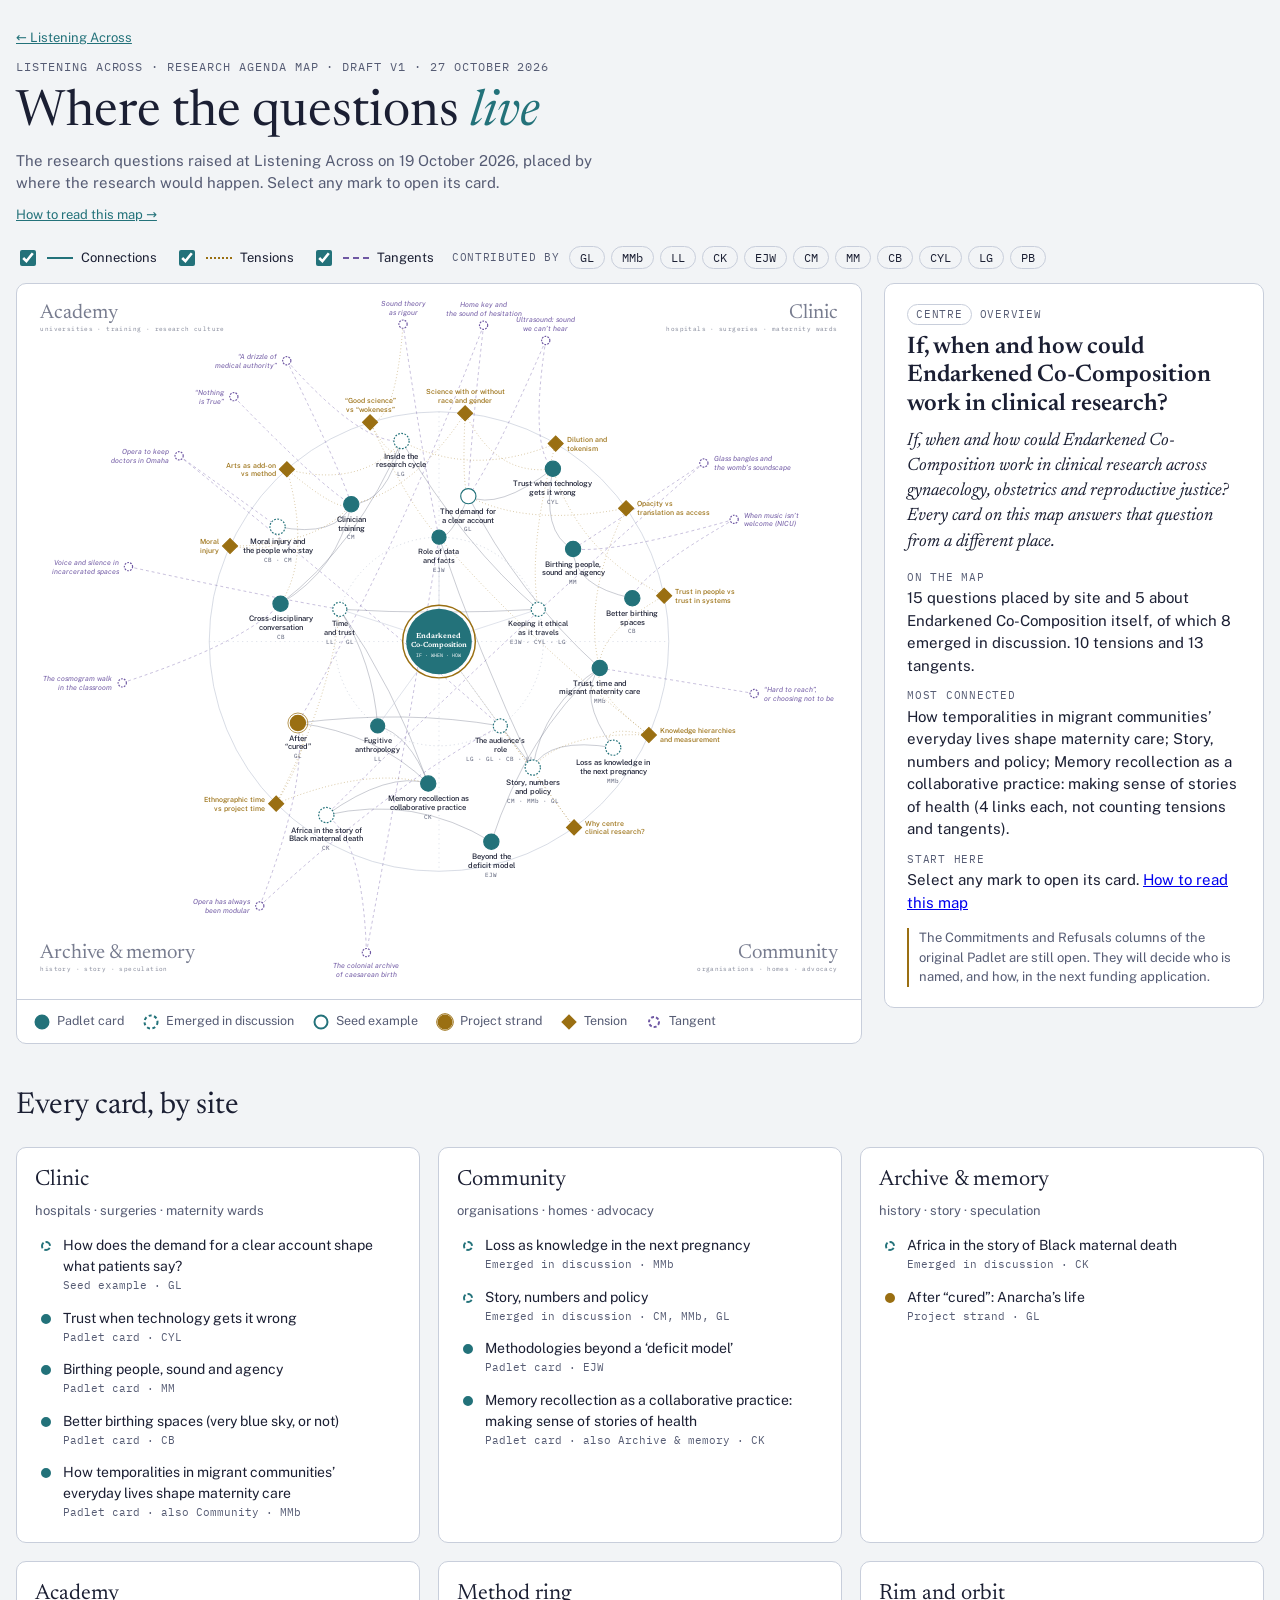
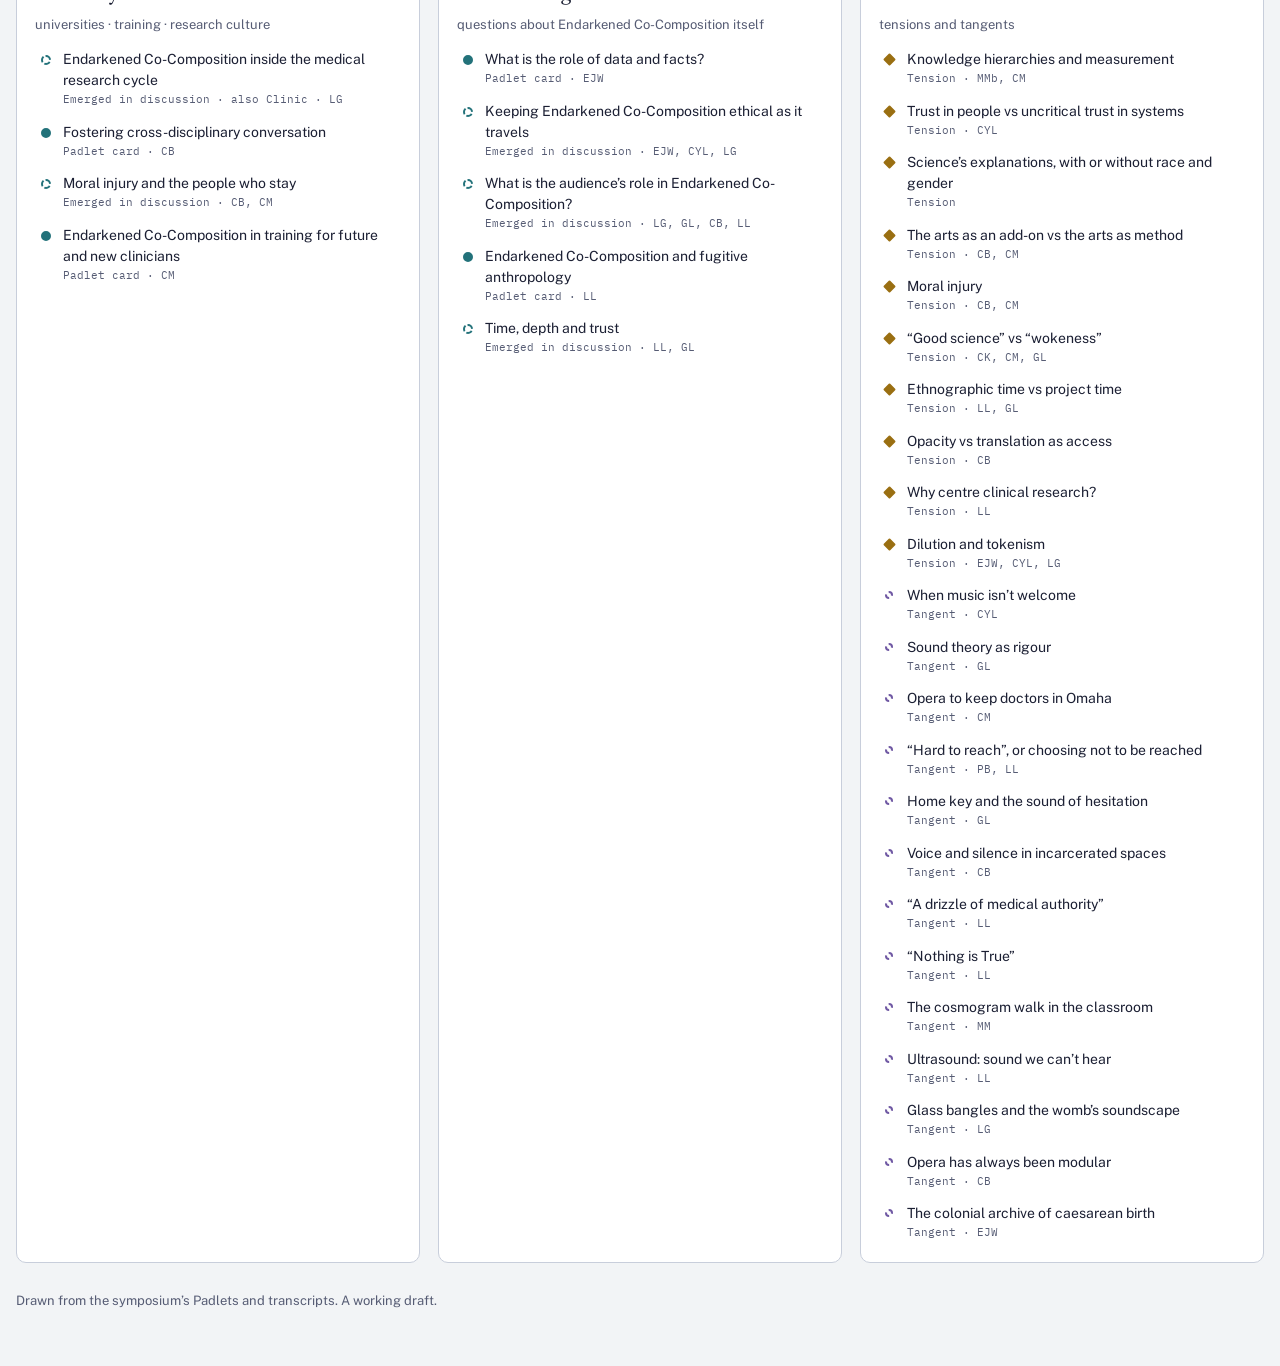
==== agenda-map/index.html @ d79322f2 "Agenda map: remove "Where it came from" from cards Co-Authored-By: Claude Opus 5.5 <noreply@anthropi" ====
<!doctype html>
<html lang="en-GB">
<head>
<meta charset="utf-8">
<meta name="viewport" content="width=device-width, initial-scale=1, viewport-fit=cover">
<title>Listening Across Agenda Map</title>
<meta name="claude:viewport-fit-sides" content="cover">
<!--
  LISTENING ACROSS: RESEARCH AGENDA MAP
  You should not need to edit this file. Everything on the map comes from four
  spreadsheets in the same folder:
    cards.csv     one row per question, tension or tangent
    links.csv     one row per line drawn between two cards
    people.csv    initials and full names of contributors
    settings.csv  the page heading, introduction, centre text and footer
  Positions are worked out automatically from each card's site and links.
  See "Updating the Agenda Map" (the Word guide) for step-by-step instructions.
-->
<link rel="preconnect" href="https://fonts.googleapis.com">
<link rel="stylesheet" href="https://fonts.googleapis.com/css2?family=Newsreader:ital,opsz,wght@0,6..72,400;0,6..72,600;1,6..72,400&family=Public+Sans:wght@400;500;600&family=IBM+Plex+Mono:wght@400;500&display=swap">
<style>
/* Layout: circle-and-cross field (after the symposium's cosmogram walk). EC at the centre, a method ring around it,
   four sites as quadrants, tensions on the rim, tangents in orbit. Detail panel beside on desktop, below on phones. */
:root{
  --bg:#171a2b; --surface:#1f2339; --surface-2:#262b45; --fg:#ece8dd; --muted:#a3a7bb; --line:#3b4162;
  --accent:#9fd3d0; --accent-ink:#0f2a2b; --gold:#dcb75e; --tangent:#b9a8de; --warn:#f0a07a;
  --display:"Newsreader", Georgia, "Times New Roman", serif;
  --body:"Public Sans", "Segoe UI", system-ui, sans-serif;
  --mono:"IBM Plex Mono", ui-monospace, Menlo, monospace;
  color-scheme:dark;
}
@media (prefers-color-scheme: light){ :root:not([data-theme="dark"]){
  --bg:#f2f4f6; --surface:#ffffff; --surface-2:#e9edf2; --fg:#1b1f33; --muted:#565c74; --line:#c8cedb;
  --accent:#23727a; --accent-ink:#ffffff; --gold:#9a6f12; --tangent:#6f58a3; --warn:#b3471b; color-scheme:light } }
:root[data-theme="light"]{
  --bg:#f2f4f6; --surface:#ffffff; --surface-2:#e9edf2; --fg:#1b1f33; --muted:#565c74; --line:#c8cedb;
  --accent:#23727a; --accent-ink:#ffffff; --gold:#9a6f12; --tangent:#6f58a3; --warn:#b3471b; color-scheme:light }

*{box-sizing:border-box}
html,body{margin:0}
body{background:var(--bg);color:var(--fg);font-family:var(--body);font-size:15px;line-height:1.5}
.wrap{max-width:1500px;margin:0 auto;padding-block:28px 56px;padding-left:max(16px, env(safe-area-inset-left, 0px));padding-right:max(16px, env(safe-area-inset-right, 0px))}
header{display:grid;gap:10px;max-width:880px;margin-bottom:22px}
.eyebrow{font-family:var(--mono);font-size:12px;letter-spacing:.08em;text-transform:uppercase;color:var(--muted)}
h1{font-family:var(--display);font-weight:400;font-size:clamp(30px,4.4vw,50px);line-height:1.08;margin:0;text-wrap:balance}
h1 em{color:var(--accent)}
header p{margin:0;color:var(--muted);max-width:68ch}
.jump{font-size:13px;color:var(--accent)}

.controls{display:flex;flex-wrap:wrap;gap:10px 18px;align-items:center;margin:8px 0 14px}
.toggle{display:inline-flex;gap:8px;align-items:center;font-size:13px;cursor:pointer;user-select:none}
.toggle input{accent-color:var(--accent);width:16px;height:16px}
.sw{display:inline-block;width:26px;height:0;border-top:2px solid var(--muted)}
.sw.t{border-top:2px dashed var(--tangent)} .sw.x{border-top:2px dotted var(--gold)} .sw.c{border-top:2px solid var(--accent)}
.people{display:flex;flex-wrap:wrap;gap:6px;align-items:center}
.people span.lbl{font-family:var(--mono);font-size:11px;letter-spacing:.06em;text-transform:uppercase;color:var(--muted);margin-right:4px}
.chip{font-family:var(--mono);font-size:12px;border:1px solid var(--line);background:transparent;color:var(--fg);border-radius:999px;padding:3px 10px;cursor:pointer}
.chip[aria-pressed="true"]{background:var(--accent);color:var(--accent-ink);border-color:var(--accent)}
.chip:focus-visible,.node:focus-visible,.li:focus-visible,button:focus-visible,summary:focus-visible{outline:2px solid var(--gold);outline-offset:2px}

.stage{display:grid;grid-template-columns:minmax(0,1fr) 380px;gap:22px;align-items:start}
@media (max-width:1080px){.stage{grid-template-columns:minmax(0,1fr)}}
.mapbox{background:var(--surface);border:1px solid var(--line);border-radius:10px;overflow-x:auto;min-width:0}
#map{display:block;width:100%;height:auto;min-width:640px}
.panel{background:var(--surface);border:1px solid var(--line);border-radius:10px;padding:20px 22px;position:sticky;top:calc(env(safe-area-inset-top, 0px) + 12px);max-height:calc(100vh - 24px);overflow:auto;min-width:0}
@media (max-width:1080px){.panel{position:static;max-height:none}}
.panel .kind{font-family:var(--mono);font-size:11px;letter-spacing:.07em;text-transform:uppercase;color:var(--muted);display:flex;gap:8px;flex-wrap:wrap;align-items:center}
.pill{border-radius:999px;padding:1px 8px;border:1px solid var(--line)}
.pill.em{border-style:dashed} .pill.x{color:var(--gold);border-color:var(--gold)} .pill.t{color:var(--tangent);border-color:var(--tangent)}
.panel h2{font-family:var(--display);font-weight:600;font-size:24px;line-height:1.2;margin:8px 0 10px;text-wrap:balance}
.panel .q{font-family:var(--display);font-style:italic;font-size:18px;line-height:1.4;margin:0 0 14px}
.panel dl{display:grid;gap:10px;margin:0 0 14px}
.panel dt{font-family:var(--mono);font-size:11px;letter-spacing:.07em;text-transform:uppercase;color:var(--muted)}
.panel dd{margin:2px 0 0;white-space:pre-line}
.panel .todo{color:var(--muted);font-style:italic}
.panel h3{font-family:var(--mono);font-size:11px;letter-spacing:.07em;text-transform:uppercase;color:var(--muted);margin:16px 0 6px;font-weight:500}
.links{display:grid;gap:6px;margin:0;padding:0;list-style:none}
.links button{all:unset;cursor:pointer;display:block;padding:6px 8px;border-radius:6px;background:var(--surface-2);font-size:14px}
.links button small{display:block;color:var(--muted);font-size:12px}
.links button:hover{outline:1px solid var(--accent)}
.note{font-size:13px;color:var(--muted);border-left:2px solid var(--gold);padding-left:10px;margin:12px 0 0}
.id{font-family:var(--mono);font-size:11px;color:var(--muted)}

/* svg */
.rim{fill:none;stroke:var(--line);stroke-width:1.2}
.cross{stroke:var(--line);stroke-width:1;stroke-dasharray:2 6}
.quad{font-family:var(--display);font-size:34px;fill:var(--muted);opacity:.8}
.quadsub{font-family:var(--mono);font-size:11px;fill:var(--muted);opacity:.75;letter-spacing:.06em}
.edge{fill:none;stroke-width:1.2;transition:opacity .2s,stroke .2s}
.edge.link{stroke:var(--muted);opacity:.45}
.edge.spoke{stroke:var(--line);opacity:.8}
.edge.tangent{stroke:var(--tangent);stroke-dasharray:5 5;opacity:.55}
.edge.tension{stroke:var(--gold);stroke-dasharray:1.5 4;opacity:.6}
.edge.hot{opacity:1;stroke-width:2.2}
.edge.link.hot,.edge.spoke.hot{stroke:var(--accent)}
.node{cursor:pointer;transition:opacity .2s}
.node .shape{stroke-width:2}
.n-padlet .shape{fill:var(--accent);stroke:var(--accent)}
.n-discussion .shape{fill:var(--surface);stroke:var(--accent);stroke-dasharray:3 2.5}
.n-seed .shape{fill:var(--surface);stroke:var(--accent)}
.n-project .shape{fill:var(--gold);stroke:var(--gold)}
.n-tangent .shape{fill:var(--surface);stroke:var(--tangent);stroke-dasharray:3 2}
.n-tension .shape{fill:var(--gold);stroke:var(--gold)}
.n-centre .shape{fill:var(--accent);stroke:none}
.halo{fill:none;stroke:var(--gold);stroke-width:2.5;opacity:0}
.node.sel .halo{opacity:1}
.label{font-family:var(--body);font-size:13px;fill:var(--fg);font-weight:500}
.ring .label{font-size:12.5px}
.n-tangent .label{font-size:12px;font-style:italic;fill:var(--tangent);font-weight:400}
.n-tension .label{font-size:12px;fill:var(--gold);font-weight:500}
.n-centre .label{font-family:var(--display);font-size:12.5px;fill:var(--accent-ink);font-weight:600}
.n-centre .sub{font-family:var(--mono);font-size:8.5px;fill:var(--accent-ink)}
.who{font-family:var(--mono);font-size:10.5px;fill:var(--muted)}
.dim{opacity:.16}
.edge.dim{opacity:.05}
.node.match .shape{stroke:var(--gold);stroke-width:3}

.legend{display:flex;flex-wrap:wrap;gap:8px 18px;font-size:12.5px;color:var(--muted);padding:12px 16px;border-top:1px solid var(--line)}
.legend svg{display:inline-block;vertical-align:middle;margin-right:6px}

/* reading guide */
.guide{margin-top:34px;display:grid;grid-template-columns:repeat(auto-fit,minmax(min(100%,420px),1fr));gap:18px}
.guide section{background:var(--surface);border:1px solid var(--line);border-radius:10px;padding:20px 22px;min-width:0}
.guide h2{font-family:var(--display);font-weight:400;font-size:26px;margin:0 0 10px}
.guide h3{font-size:15px;margin:16px 0 4px}
.guide p,.guide li{max-width:68ch}
.guide ul,.guide ol{padding-left:20px;margin:6px 0}
.guide li{margin:4px 0}
.key{display:grid;grid-template-columns:28px 1fr;gap:8px 10px;align-items:start;margin:8px 0}
.key svg{margin-top:2px}

/* list */
.index{margin-top:18px;display:grid;grid-template-columns:repeat(auto-fit,minmax(min(100%,300px),1fr));gap:18px}
.index section{background:var(--surface);border:1px solid var(--line);border-radius:10px;padding:16px 18px;min-width:0}
.index h2{font-family:var(--display);font-weight:400;font-size:22px;margin:0 0 4px}
.index p.sub{margin:0 0 10px;color:var(--muted);font-size:13px}
.index ul{list-style:none;margin:0;padding:0;display:grid;gap:4px}
.li{all:unset;cursor:pointer;display:grid;grid-template-columns:14px 1fr;gap:8px;align-items:start;padding:5px 6px;border-radius:6px;font-size:14px}
.li:hover{background:var(--surface-2)}
.li i{font-style:normal;font-family:var(--mono);font-size:11px;color:var(--muted);display:block}
.dot{width:10px;height:10px;border-radius:50%;margin-top:6px;border:2px solid var(--accent)}
.dot.padlet{background:var(--accent)} .dot.discussion{border-style:dashed} .dot.project{background:var(--gold);border-color:var(--gold)}
.dot.tangent{border-color:var(--tangent);border-style:dashed;width:8px;height:8px}
.dot.tension{background:var(--gold);border-color:var(--gold);border-radius:1px;transform:rotate(45deg);width:9px;height:9px}
.sectionhead{font-family:var(--display);font-weight:400;font-size:30px;margin:40px 0 0}

/* editor tools */
.editor{margin-top:34px;border:1px dashed var(--line);border-radius:10px;padding:14px 18px;font-size:14px}
.editor summary{cursor:pointer;font-family:var(--mono);font-size:12px;letter-spacing:.06em;text-transform:uppercase;color:var(--muted)}
.drop{margin-top:12px;border:2px dashed var(--line);border-radius:10px;padding:22px;text-align:center;color:var(--muted)}
.drop.over{border-color:var(--accent);color:var(--fg)}
.problems{margin-top:12px;color:var(--warn)}
.problems ul{margin:6px 0;padding-left:20px}
.status{background:var(--surface);border:1px solid var(--warn);border-radius:10px;padding:16px 18px;margin-bottom:18px}
.status[hidden]{display:none}
footer{margin-top:28px;color:var(--muted);font-size:13px;max-width:80ch}
@media (prefers-reduced-motion: reduce){.edge,.node{transition:none}}
</style>
</head>
<body>
<div class="wrap">
  <header>
    <a class="jump" href="../listening-across.html">← Listening Across</a>
    <div class="eyebrow" id="eyebrow">Listening Across · Research agenda map</div>
    <h1 id="title">Where the questions <em>live</em></h1>
    <p id="intro">Loading the map…</p>
    <a class="jump" href="how-to-read.html">How to read this map →</a>
  </header>

  <div class="status" id="status" hidden></div>

  <div class="controls" role="group" aria-label="Map layers and filters">
    <label class="toggle"><input type="checkbox" id="tg-link" checked><span class="sw c"></span>Connections</label>
    <label class="toggle"><input type="checkbox" id="tg-tension" checked><span class="sw x"></span>Tensions</label>
    <label class="toggle"><input type="checkbox" id="tg-tangent" checked><span class="sw t"></span>Tangents</label>
    <div class="people" id="people"><span class="lbl">Contributed by</span></div>
  </div>

  <div class="stage">
    <div class="mapbox">
      <svg id="map" viewBox="0 0 1440 1220" role="img" aria-label="Research agenda map: questions arranged around Endarkened Co-Composition by site"></svg>
      <div class="legend" id="legend"></div>
    </div>
    <aside class="panel" id="panel" aria-live="polite"></aside>
  </div>

  <h2 class="sectionhead">Every card, by site</h2>
  <div class="index" id="index"></div>

  <footer id="footer"></footer>

  <details class="editor" id="editor" hidden>
    <summary>For editors: preview changes before uploading</summary>
    <p>Edit the spreadsheets, save them as CSV (UTF-8), then drop <code>cards.csv</code>, <code>links.csv</code>, <code>people.csv</code> and/or <code>settings.csv</code> here. The map redraws from your files in this browser only. Nothing is uploaded or saved. Any problems in the files are listed below.</p>
    <div class="drop" id="drop">Drop CSV files here, or <label style="text-decoration:underline;cursor:pointer">choose files<input type="file" id="pick" accept=".csv,text/csv" multiple hidden></label></div>
    <div class="problems" id="problems"></div>
  </details>
</div>

<script>
/* ===================== data loading ===================== */
const FILES = ["cards", "links", "people", "settings"];
let DATA = {cards: [], links: [], people: [], settings: []};

function parseCSV(text) {
  text = text.replace(/^﻿/, "");
  const firstLine = text.split(/\r?\n/, 1)[0];
  const delim = (firstLine.split(";").length > firstLine.split(",").length) ? ";" : ",";
  const rows = []; let row = [], f = "", q = false;
  for (let i = 0; i < text.length; i++) {
    const c = text[i];
    if (q) { if (c === '"') { if (text[i + 1] === '"') { f += '"'; i++; } else q = false; } else f += c; }
    else if (c === '"') q = true;
    else if (c === delim) { row.push(f); f = ""; }
    else if (c === "\n") { row.push(f); rows.push(row); row = []; f = ""; }
    else if (c !== "\r") f += c;
  }
  if (f !== "" || row.length) { row.push(f); rows.push(row); }
  if (!rows.length) return [];
  const head = rows.shift().map(h => h.trim().toLowerCase().replace(/\s+/g, "_"));
  return rows.filter(r => r.some(x => x.trim() !== ""))
    .map(r => Object.fromEntries(head.map((h, i) => [h, (r[i] || "").trim()])));
}

async function loadFromServer() {
  const out = {};
  for (const name of FILES) {
    const res = await fetch(name + ".csv", {cache: "no-cache"});
    if (!res.ok) throw new Error(name + ".csv could not be loaded (" + res.status + ")");
    out[name] = parseCSV(await res.text());
  }
  return out;
}

/* ===================== model + layout ===================== */
const SITES = {
  clinic: {name: "Clinic", sub: "hospitals · surgeries · maternity wards", range: [-90, 0]},
  community: {name: "Community", sub: "organisations · homes · advocacy", range: [0, 90]},
  archive: {name: "Archive & memory", sub: "history · story · speculation", range: [90, 180]},
  academy: {name: "Academy", sub: "universities · training · research culture", range: [-180, -90]},
  method: {name: "Method ring", sub: "questions about Endarkened Co-Composition itself"}
};
const BOUNDARY = {"academy/clinic": -90, "clinic/community": 0, "community/archive": 90, "archive/academy": 180};
const TYPES = {
  padlet: "Padlet card", discussion: "Emerged in discussion", seed: "Seed example", project: "Project strand",
  tension: "Tension", tangent: "Tangent"
};
const FIELD_LABELS = [["where", "Where it would run"], ["ec_adds", "What Endarkened Co-Composition adds"], ["on_paper", "On paper"], ["with_whom", "With whom"], ["risks", "Risks"]];
const CX = 720, CY = 610, R_RING = 178, R_SITE = 300, R_RIM = 392, R_ORBIT = 545;
const SITE_ALIASES = {"archive & memory": "archive", "archive and memory": "archive", "memory": "archive", "university": "academy", "method ring": "method", "ec": "method"};

let N = [], E = [], byId = {}, PEOPLE = {}, SET = {}, problems = [];
const norm = a => ((a % 360) + 540) % 360 - 180;            // to [-180,180)
const rad = a => a * Math.PI / 180;

function siteOf(raw) {
  const parts = (raw || "").toLowerCase().split(/[\/+]| and (?=clinic|community|archive|academy)/).map(s => s.trim()).filter(Boolean).map(s => SITE_ALIASES[s] || s);
  if (!parts.length) return {key: "", list: []};
  for (const p of parts) if (!SITES[p]) problems.push(`Card site “${raw}” isn’t recognised. Use clinic, community, archive, academy or method (or two joined with /).`);
  if (parts.length === 1) return {key: parts[0], list: parts};
  const a = parts[0] + "/" + parts[1], b = parts[1] + "/" + parts[0];
  if (a in BOUNDARY) return {key: a, list: parts};
  if (b in BOUNDARY) return {key: b, list: parts};
  problems.push(`Sites “${raw}” aren’t neighbours on the map, so the card is placed in ${SITES[parts[0]] ? SITES[parts[0]].name : parts[0]}.`);
  return {key: parts[0], list: parts};
}

function wrapLabel(text, max = 24) {
  const words = text.split(/\s+/), lines = [""];
  for (const w of words) {
    if ((lines[lines.length - 1] + " " + w).trim().length > max && lines[lines.length - 1]) { if (lines.length === 2) { lines[1] += "…"; break; } lines.push(w); }
    else lines[lines.length - 1] = (lines[lines.length - 1] + " " + w).trim();
  }
  return lines;
}

function relax(items, minSep, obstacleSep) {
  if (items.length < 2) return;
  const movable = items.filter(n => !n.obstacle).length || 1;
  const sepAll = Math.min(minSep, 360 / movable * 0.95);
  const sepFor = (A, B) => (A.obstacle || B.obstacle) ? (obstacleSep || sepAll) : sepAll;
  for (let pass = 0; pass < 300; pass++) {
    items.sort((p, q) => p.a - q.a);
    let moved = false;
    for (let i = 0; i < items.length; i++) {
      const A = items[i], B = items[(i + 1) % items.length];
      let d = B.a - A.a; if (i === items.length - 1) d += 360;
      const sep = sepFor(A, B);
      if (d < sep - 0.01) {
        const push = sep - d;
        const pa = A.pinned || A.obstacle, pb = B.pinned || B.obstacle;
        if (pa && pb) continue;
        if (pa) B.a += push; else if (pb) A.a -= push;
        else if (!A.pinned) { A.a -= push / 2; B.a += push / 2; }
        moved = true;
      }
    }
    items.forEach(n => { if (!n.obstacle) n.a = norm(n.a); });
    if (!moved) break;
  }
}

function build(raw) {
  problems = [];
  SET = Object.fromEntries((raw.settings || []).map(r => [(r.setting || r.key || "").toLowerCase(), r.value || ""]));
  PEOPLE = Object.fromEntries((raw.people || []).filter(r => r.initials).map(r => [r.initials, r.name || r.initials]));
  N = [{id: "CENTRE", type: "centre", title: SET.centre_title || "Endarkened Co-Composition", question: SET.centre_question || "", who: [], a: 0, r: 0}];
  const seen = new Set(["CENTRE"]);
  (raw.cards || []).forEach((r, i) => {
    const id = r.id || ""; const rowNo = i + 2;
    if (!id) { problems.push(`cards.csv row ${rowNo} has no id, so it was skipped.`); return; }
    if (seen.has(id)) { problems.push(`The id “${id}” is used twice in cards.csv. Only the first was kept.`); return; }
    seen.add(id);
    const type = (r.type || "").toLowerCase();
    if (!TYPES[type]) problems.push(`Card ${id}: type “${r.type}” isn’t recognised. Use padlet, discussion, seed, project, tension or tangent.`);
    if (!r.title) problems.push(`Card ${id} has no title.`);
    const who = (r.contributors || "").split(/[;,]/).map(s => s.trim()).filter(Boolean);
    const n = {
      id, type: TYPES[type] ? type : "padlet", title: r.title || id, question: r.question || "",
      label: r.label ? r.label.split("/").map(s => s.trim()).filter(Boolean) : wrapLabel(r.title || id),
      who, fields: r, note: r.note || "", source: r.source || "",
      manualA: r.angle !== "" && r.angle !== undefined && !isNaN(+r.angle) ? +r.angle : null,
      manualR: r.radius !== "" && r.radius !== undefined && !isNaN(+r.radius) ? +r.radius : null
    };
    if (n.type !== "tension" && n.type !== "tangent") {
      const s = siteOf(r.site); n.site = s.key; n.sites = s.list;
      if (!s.key) { problems.push(`Card ${id} has no site, so it was placed in the method ring.`); n.site = "method"; n.sites = ["method"]; }
    }
    N.push(n);
  });
  byId = Object.fromEntries(N.map(n => [n.id, n]));
  N.forEach(n => n.who.forEach(w => { if (!PEOPLE[w]) problems.push(`Card ${n.id}: contributor “${w}” isn’t in people.csv.`); }));

  E = [];
  (raw.links || []).forEach((r, i) => {
    const a = (r.from || "").trim(), b = (r.to || "").trim();
    if (!a && !b) return;
    if (!byId[a] || !byId[b]) { problems.push(`links.csv row ${i + 2} (${a} → ${b}) refers to a card that doesn’t exist.`); return; }
    E.push({a, b, why: r.why || ""});
  });
  // automatic spokes from centre to the method ring
  N.filter(n => n.site === "method").forEach(n => { if (!E.some(e => (e.a === "CENTRE" && e.b === n.id) || (e.b === "CENTRE" && e.a === n.id))) E.push({a: "CENTRE", b: n.id, why: "", auto: true}); });

  layout();
}

function layout() {
  // 1. method ring: evenly spaced from the top
  const ring = N.filter(n => n.site === "method");
  ring.forEach((n, i) => { n.a = n.manualA ?? (-90 + i * 360 / ring.length); n.r = n.manualR ?? R_RING; });

  // 2. site cards: spread inside their quarter; boundary cards on the line
  const siteCards = N.filter(n => n.site && n.site !== "method");
  const groups = {};
  siteCards.forEach(n => (groups[n.site] = groups[n.site] || []).push(n));
  for (const [k, list] of Object.entries(groups)) {
    if (k in BOUNDARY) list.forEach((n, i) => n.a = BOUNDARY[k] + (i - (list.length - 1) / 2) * 10);
    else { const [s, e] = SITES[k].range; list.forEach((n, i) => n.a = s + (i + 1) * (e - s) / (list.length + 1)); }
  }
  siteCards.forEach(n => { if (n.manualA !== null) { n.a = n.manualA; n.pinned = true; } });
  relax(siteCards, 22);
  siteCards.sort((p, q) => p.a - q.a).forEach((n, i) => n.r = n.manualR ?? (R_SITE + (i % 2 ? 38 : -22)));

  // 3. tensions and tangents: drawn toward the cards they link to
  const anchorAngle = n => {
    // links in links.csv order; cards placed by site count more than inner-ring cards
    const others = E.filter(e => e.a === n.id || e.b === n.id).map(e => byId[e.a === n.id ? e.b : e.a])
      .filter(o => o && o.a !== undefined && o.type !== "centre" && o.type !== n.type);
    if (!others.length) return null;
    let sx = 0, sy = 0, w = 0;
    others.forEach(o => { const k = o.site === "method" ? 0.4 : 1; sx += k * Math.cos(rad(o.a)); sy += k * Math.sin(rad(o.a)); w += k; });
    // if the linked cards pull in opposite directions, the first link listed decides
    if (Math.hypot(sx, sy) / w < 0.55) { const first = others.find(o => o.site !== "method") || others[0]; return first.a; }
    return Math.atan2(sy, sx) * 180 / Math.PI;
  };
  for (const [type, r, sep] of [["tension", R_RIM, 24], ["tangent", R_ORBIT, 21]]) {
    const list = N.filter(n => n.type === type);
    list.forEach((n, i) => {
      const a = anchorAngle(n);
      n.a = n.manualA ?? (a === null ? -90 + i * 360 / list.length : a);
      n.pinned = n.manualA !== null; n.r = n.manualR ?? r;
    });
    const obstacles = type === "tangent" ? N.filter(t => t.type === "tension").map(t => ({a: t.a, obstacle: true})) : [];
    relax(list.concat(obstacles), sep, 11);
  }
  const place = n => { n.x = CX + n.r * Math.cos(rad(n.a)); n.y = CY + n.r * Math.sin(rad(n.a)); };
  N.forEach(place);
  declutter(siteCards, place);
}

// nudge site cards apart until their labels no longer overlap
function declutter(list, place) {
  const box = n => {
    const w = Math.max(...n.label.map(l => l.length)) * 7.4 + 10, h = n.label.length * 15 + (n.who.length ? 16 : 0);
    return {x1: n.x - w / 2, x2: n.x + w / 2, y1: n.y - 16, y2: n.y + 22 + h};
  };
  const hit = (p, q) => p.x1 < q.x2 && q.x1 < p.x2 && p.y1 < q.y2 && q.y1 < p.y2;
  for (let pass = 0; pass < 120; pass++) {
    let moved = false;
    for (let i = 0; i < list.length; i++) for (let j = i + 1; j < list.length; j++) {
      const A = list[i], B = list[j];
      if (!hit(box(A), box(B))) continue;
      moved = true;
      const [outer, inner] = A.r >= B.r ? [A, B] : [B, A];
      let changed = false;
      if (outer.manualR === null && outer.r < 352) { outer.r += 5; changed = true; }
      if (inner.manualR === null && inner.r > 246) { inner.r -= 5; changed = true; }
      if (!changed) {
        const d = norm(B.a - A.a) >= 0 ? 1 : -1;
        if (!A.pinned) A.a -= d * 1.5; if (!B.pinned) B.a += d * 1.5;
      }
      place(A); place(B);
    }
    if (!moved) break;
  }
}

/* ===================== drawing ===================== */
const NS = "http://www.w3.org/2000/svg";
const svg = document.getElementById("map");
const el = (tag, attrs = {}, parent) => { const e = document.createElementNS(NS, tag); for (const k in attrs) e.setAttribute(k, attrs[k]); if (parent) parent.appendChild(e); return e; };
const esc = s => String(s ?? "").replace(/[&<>"]/g, c => ({"&": "&amp;", "<": "&lt;", ">": "&gt;", '"': "&quot;"}[c]));
const inlineEm = s => esc(s).replace(/\*([^*]+)\*/g, "<em>$1</em>");
let edgeEls = [], nodeEls = {}, current = "CENTRE", personFilter = null;
const layers = {link: true, tension: true, tangent: true};
const edgeType = (A, B) => (A.type === "tension" || B.type === "tension") ? "tension"
  : (A.type === "tangent" || B.type === "tangent") ? "tangent" : (A.type === "centre" || B.type === "centre") ? "spoke" : "link";

function shapeFor(g, n, size) {
  if (n.type === "tension") {
    el("rect", {x: n.x - size - 4, y: n.y - size - 4, width: (size + 4) * 2, height: (size + 4) * 2, transform: `rotate(45 ${n.x} ${n.y})`, class: "halo"}, g);
    el("rect", {x: n.x - size, y: n.y - size, width: size * 2, height: size * 2, transform: `rotate(45 ${n.x} ${n.y})`, class: "shape"}, g);
  } else {
    el("circle", {cx: n.x, cy: n.y, r: size + 6, class: "halo"}, g);
    el("circle", {cx: n.x, cy: n.y, r: size, class: "shape"}, g);
    if (n.type === "project") el("circle", {cx: n.x, cy: n.y, r: size + 4, fill: "none", stroke: "var(--gold)", "stroke-width": 1.2}, g);
  }
}

function draw() {
  svg.innerHTML = ""; edgeEls = []; nodeEls = {};
  const field = el("g", {}, svg);
  el("circle", {cx: CX, cy: CY, r: R_RIM, class: "rim"}, field);
  el("circle", {cx: CX, cy: CY, r: R_RING, class: "rim", "stroke-dasharray": "2 5"}, field);
  el("line", {x1: CX, y1: CY - R_RIM, x2: CX, y2: CY + R_RIM, class: "cross"}, field);
  el("line", {x1: CX - R_RIM, y1: CY, x2: CX + R_RIM, y2: CY, class: "cross"}, field);
  [["academy", 40, 58, "start"], ["clinic", 1400, 58, "end"], ["archive", 40, 1150, "start"], ["community", 1400, 1150, "end"]].forEach(([k, x, y, anc]) => {
    el("text", {x, y, "text-anchor": anc, class: "quad"}, field).textContent = SITES[k].name;
    el("text", {x, y: y + 22, "text-anchor": anc, class: "quadsub"}, field).textContent = SITES[k].sub;
  });

  const ge = el("g", {}, svg);
  E.forEach(e => {
    const A = byId[e.a], B = byId[e.b], type = edgeType(A, B);
    const mx = (A.x + B.x) / 2, my = (A.y + B.y) / 2, k = type === "spoke" ? 0 : 0.18;
    const p = el("path", {d: `M${A.x},${A.y} Q${mx + (CX - mx) * k},${my + (CY - my) * k} ${B.x},${B.y}`, class: `edge ${type}`}, ge);
    edgeEls.push({...e, type, p});
  });

  const gn = el("g", {}, svg);
  N.forEach(n => {
    const g = el("g", {class: `node n-${n.type}${n.site === "method" ? " ring" : ""}`, tabindex: 0, role: "button", "aria-label": n.title}, gn);
    if (n.type === "centre") {
      el("circle", {cx: n.x, cy: n.y, r: 62, class: "halo"}, g);
      el("circle", {cx: n.x, cy: n.y, r: 56, class: "shape"}, g);
      el("text", {x: n.x, y: n.y - 6, "text-anchor": "middle", class: "label"}, g).textContent = "Endarkened";
      el("text", {x: n.x, y: n.y + 9, "text-anchor": "middle", class: "label"}, g).textContent = "Co-Composition";
      el("text", {x: n.x, y: n.y + 26, "text-anchor": "middle", class: "sub"}, g).textContent = "IF · WHEN · HOW";
    } else {
      const size = n.type === "tangent" ? 7 : n.type === "tension" ? 9 : n.site === "method" ? 12 : 13;
      shapeFor(g, n, size);
      let lx = n.x, ly = n.y + size + 17, anchor = "middle";
      if (n.type === "tangent" || n.type === "tension") {
        const c = Math.cos(rad(n.a)), s = Math.sin(rad(n.a)), off = size + 10;
        if (c > 0.35) { anchor = "start"; lx = n.x + off; ly = n.y - (n.label.length - 1) * 7 + 4; }
        else if (c < -0.35) { anchor = "end"; lx = n.x - off; ly = n.y - (n.label.length - 1) * 7 + 4; }
        else ly = s < 0 ? n.y - off - (n.label.length - 1) * 14 : n.y + off + 10;
      }
      const t = el("text", {x: lx, y: ly, "text-anchor": anchor, class: "label"}, g);
      n.label.forEach((line, i) => { el("tspan", {x: lx, dy: i ? 15 : 0}, t).textContent = line; });
      if (n.type !== "tangent" && n.type !== "tension" && n.who.length)
        el("text", {x: lx, y: ly + n.label.length * 15, "text-anchor": anchor, class: "who"}, g).textContent = n.who.join(" · ");
    }
    nodeEls[n.id] = g;
    g.addEventListener("click", () => select(n.id, true));
    g.addEventListener("keydown", ev => { if (ev.key === "Enter" || ev.key === " ") { ev.preventDefault(); select(n.id, true); } });
    g.addEventListener("mouseenter", () => focusOn(n.id));
    g.addEventListener("mouseleave", () => focusOn(current));
  });
  applyLayers(); applyPerson();
}

function legendSwatch(type, ring) {
  const s = document.createElementNS(NS, "svg"); s.setAttribute("width", 18); s.setAttribute("height", 18); s.setAttribute("viewBox", "0 0 18 18");
  const g = el("g", {class: `n-${type}`}, s);
  if (type === "tension") el("rect", {x: 4, y: 4, width: 10, height: 10, transform: "rotate(45 9 9)", class: "shape"}, g);
  else el("circle", {cx: 9, cy: 9, r: type === "tangent" ? 5 : 6.5, class: "shape", "stroke-width": 2}, g);
  if (type === "project") el("circle", {cx: 9, cy: 9, r: 8.3, fill: "none", stroke: "var(--gold)", "stroke-width": 1}, g);
  return s;
}
const KEY = [
  ["padlet", "Padlet card", "A question posted by a participant on the research-agenda Padlet."],
  ["discussion", "Emerged in discussion", "A question raised aloud on the day and worded from the transcript. Provisional until its contributors confirm it."],
  ["seed", "Seed example", "The worked example used to show how a card is filled in. Open to correction."],
  ["project", "Project strand", "A question already being pursued within CURED."],
  ["tension", "Tension", "A disagreement, uncertainty or pressure on the method. Sits on the rim."],
  ["tangent", "Tangent", "An idea, history or practice worth keeping that isn’t itself a research question. Orbits outside."]
];
function drawLegend() {
  const lg = document.getElementById("legend"); lg.innerHTML = "";
  const gk = document.getElementById("guide-key"); if (gk) gk.innerHTML = "";
  KEY.forEach(([t, name, desc]) => {
    const span = document.createElement("span"); span.appendChild(legendSwatch(t)); span.appendChild(document.createTextNode(name)); lg.appendChild(span);
    const row = document.createElement("div"); row.className = "key";
    const sw = document.createElement("div"); sw.appendChild(legendSwatch(t));
    const tx = document.createElement("div"); tx.innerHTML = `<strong>${esc(name)}.</strong> ${esc(desc)}`;
    row.append(sw, tx); if (gk) gk.appendChild(row);
  });
  const ringRow = document.createElement("div"); ringRow.className = "key";
  ringRow.innerHTML = `<div></div><div><strong>Smaller marks on the inner ring</strong> are questions about Endarkened Co-Composition itself. They use the same fills as above.</div>`;
  if (gk) gk.appendChild(ringRow);
}

function drawPeople() {
  const box = document.getElementById("people");
  box.querySelectorAll(".chip").forEach(c => c.remove());
  Object.entries(PEOPLE).forEach(([k, name]) => {
    const b = document.createElement("button"); b.className = "chip"; b.textContent = k; b.title = name; b.setAttribute("aria-label", name);
    b.setAttribute("aria-pressed", String(personFilter === k));
    b.addEventListener("click", () => {
      personFilter = personFilter === k ? null : k;
      box.querySelectorAll(".chip").forEach(c => c.setAttribute("aria-pressed", String(c.textContent === personFilter)));
      applyPerson();
    });
    box.appendChild(b);
  });
}
function applyPerson() { N.forEach(n => nodeEls[n.id] && nodeEls[n.id].classList.toggle("match", !!personFilter && n.who.includes(personFilter))); focusOn(current); }
function applyLayers() {
  edgeEls.forEach(e => e.p.style.display = (e.type === "spoke" ? layers.link : layers[e.type]) ? "" : "none");
  N.forEach(n => { if (n.type === "tangent" || n.type === "tension") nodeEls[n.id].style.display = layers[n.type] ? "" : "none"; });
}
[["tg-link", "link"], ["tg-tension", "tension"], ["tg-tangent", "tangent"]].forEach(([id, k]) =>
  document.getElementById(id).addEventListener("change", e => { layers[k] = e.target.checked; applyLayers(); }));

const neighbours = id => edgeEls.filter(e => e.a === id || e.b === id);
function focusOn(id) {
  if (!byId[id]) id = "CENTRE";
  const keep = new Set([id]); neighbours(id).forEach(e => { keep.add(e.a); keep.add(e.b); });
  const dimOthers = id !== "CENTRE";
  N.forEach(n => {
    const byPerson = personFilter && !n.who.includes(personFilter);
    nodeEls[n.id] && nodeEls[n.id].classList.toggle("dim", !keep.has(n.id) && (dimOthers || !!byPerson));
  });
  edgeEls.forEach(e => { const hot = e.a === id || e.b === id; e.p.classList.toggle("hot", hot && dimOthers); e.p.classList.toggle("dim", dimOthers && !hot); });
}

const panel = document.getElementById("panel");
function siteName(n) {
  if (n.type === "tension") return "Rim"; if (n.type === "tangent") return "Orbit";
  return (n.sites || []).map(s => SITES[s] ? SITES[s].name : s).join(" / ");
}
function select(id, scroll) {
  if (!byId[id]) id = "CENTRE";
  current = id;
  N.forEach(n => nodeEls[n.id] && nodeEls[n.id].classList.toggle("sel", n.id === id));
  focusOn(id);
  const n = byId[id];
  if (id === "CENTRE") { panel.innerHTML = overview(); bindPanel(); return; }
  const pill = n.type === "discussion" ? "pill em" : n.type === "tension" ? "pill x" : n.type === "tangent" ? "pill t" : "pill";
  let h = `<div class="kind"><span class="${pill}">${TYPES[n.type]}</span><span>${esc(siteName(n))}</span><span class="id">${esc(n.id)}</span></div>`;
  h += `<h2>${esc(n.title)}</h2>`;
  if (n.question) h += `<p class="q">${esc(n.question)}</p>`;
  let dl = "";
  FIELD_LABELS.forEach(([k, label]) => { if (n.fields[k]) dl += `<div><dt>${label}</dt><dd>${esc(n.fields[k])}</dd></div>`; });
  (n.fields.more || "").split(/\n+/).map(s => s.trim()).filter(Boolean).forEach(line => {
    const m = line.match(/^([^:]{2,40}):\s*(.+)$/);
    dl += m ? `<div><dt>${esc(m[1])}</dt><dd>${esc(m[2])}</dd></div>` : `<div><dd>${esc(line)}</dd></div>`;
  });
  if (dl) h += `<dl>${dl}</dl>`;
  if (n.type !== "tension" && n.type !== "tangent" && n.type !== "project") {
    const missing = FIELD_LABELS.filter(([k]) => !n.fields[k]).map(([, l]) => l.toLowerCase());
    if (missing.length) h += `<p class="todo">Still to develop: ${esc(missing.join(", "))}.</p>`;
  }
  if (n.who.length) h += `<h3>Contributed by</h3><div>${n.who.map(w => esc(PEOPLE[w] || w)).join(", ")}</div>`;
  if (n.note) h += `<p class="note">${esc(n.note)}</p>`;
  const nb = neighbours(id);
  if (nb.length) {
    h += `<h3>Connected to</h3><ul class="links">`;
    nb.forEach(e => { const o = byId[e.a === id ? e.b : e.a];
      h += `<li><button data-go="${esc(o.id)}">${esc(o.title)}<small>${esc(e.why || (o.type === "centre" ? "The centre" : TYPES[o.type]))}</small></button></li>`; });
    h += `</ul>`;
  }
  panel.innerHTML = h; bindPanel();
  if (scroll && window.matchMedia("(max-width:1080px)").matches) panel.scrollIntoView({behavior: "smooth", block: "start"});
}
function bindPanel() { panel.querySelectorAll("[data-go]").forEach(b => b.addEventListener("click", () => select(b.dataset.go, true))); }
function overview() {
  const deg = {}; edgeEls.forEach(e => { if (e.type === "link") { deg[e.a] = (deg[e.a] || 0) + 1; deg[e.b] = (deg[e.b] || 0) + 1; } });
  const ranked = Object.entries(deg).sort((x, y) => y[1] - x[1]);
  const count = f => N.filter(f).length;
  const placed = count(n => n.site && n.site !== "method"), ring = count(n => n.site === "method");
  let most = "";
  if (ranked.length) { const top = ranked[0][1]; most = `<div><dt>Most connected</dt><dd>${ranked.filter(r => r[1] === top).map(r => esc(byId[r[0]].title)).join("; ")} (${top} links each, not counting tensions and tangents).</dd></div>`; }
  return `<div class="kind"><span class="pill">Centre</span><span>Overview</span></div>
  <h2>${esc(SET.centre_title || "Endarkened Co-Composition")}</h2>
  ${SET.centre_question ? `<p class="q">${esc(SET.centre_question)}</p>` : ""}
  <dl>
   <div><dt>On the map</dt><dd>${placed} questions placed by site and ${ring} about Endarkened Co-Composition itself, of which ${count(n => n.type === "discussion")} emerged in discussion. ${count(n => n.type === "tension")} tensions and ${count(n => n.type === "tangent")} tangents.</dd></div>
   ${most}
   <div><dt>Start here</dt><dd>Select any mark to open its card. <a href="how-to-read.html">How to read this map</a></dd></div>
  </dl>
  ${SET.centre_note ? `<p class="note">${esc(SET.centre_note)}</p>` : ""}`;
}

function drawIndex() {
  const idx = document.getElementById("index"); idx.innerHTML = "";
  const groups = [["clinic", n => n.sites && n.sites[0] === "clinic"], ["community", n => n.sites && n.sites[0] === "community"],
    ["archive", n => n.sites && n.sites[0] === "archive"], ["academy", n => n.sites && n.sites[0] === "academy"],
    ["method", n => n.site === "method"], ["rim", n => n.type === "tension" || n.type === "tangent"]];
  groups.forEach(([g, f]) => {
    const items = N.filter(f); if (!items.length) return;
    const sec = document.createElement("section");
    const head = g === "rim" ? {name: "Rim and orbit", sub: "tensions and tangents"} : SITES[g];
    sec.innerHTML = `<h2>${esc(head.name)}</h2><p class="sub">${esc(head.sub)}</p>`;
    const ul = document.createElement("ul");
    items.forEach(n => {
      const li = document.createElement("li"), b = document.createElement("button"); b.className = "li";
      const also = n.sites && n.sites.length > 1 ? " · also " + n.sites.slice(1).map(s => SITES[s] ? SITES[s].name : s).join(", ") : "";
      b.innerHTML = `<span class="dot ${n.type === "seed" ? "discussion" : n.type}"></span><span>${esc(n.title)}<i>${TYPES[n.type]}${also}${n.who.length ? " · " + esc(n.who.join(", ")) : ""}</i></span>`;
      b.addEventListener("click", () => { select(n.id); document.querySelector(".stage").scrollIntoView({behavior: "smooth", block: "start"}); });
      li.appendChild(b); ul.appendChild(li);
    });
    sec.appendChild(ul); idx.appendChild(sec);
  });
}

function renderAll(raw) {
  build(raw);
  document.getElementById("eyebrow").textContent = SET.eyebrow || "Listening Across · Research agenda map";
  if (SET.title) document.getElementById("title").innerHTML = inlineEm(SET.title);
  document.getElementById("intro").textContent = SET.intro || "";
  document.getElementById("footer").textContent = SET.footer || "";
  document.getElementById("editor").hidden = !/^(yes|true|on|1)$/i.test(SET.show_editor_tools || "");
  draw(); drawLegend(); drawPeople(); drawIndex();
  select(byId[current] ? current : "CENTRE");
  const pb = document.getElementById("problems");
  pb.innerHTML = problems.length ? `<strong>${problems.length} thing${problems.length > 1 ? "s" : ""} to check in the files:</strong><ul>${problems.map(p => `<li>${esc(p)}</li>`).join("")}</ul>` : "";
  if (problems.length && SET.show_editor_tools && /^(yes|true|on|1)$/i.test(SET.show_editor_tools)) document.getElementById("editor").open = true;
}

/* ===================== editor preview (local only) ===================== */
async function readDropped(files) {
  const next = {...DATA};
  for (const f of files) {
    const name = f.name.toLowerCase().replace(/\.csv$/, "").replace(/[^a-z]/g, "");
    const key = FILES.find(k => name.startsWith(k));
    if (key) next[key] = parseCSV(await f.text());
  }
  DATA = next; renderAll(DATA);
  document.getElementById("status").hidden = true;
}
const drop = document.getElementById("drop");
["dragenter", "dragover"].forEach(t => drop.addEventListener(t, e => { e.preventDefault(); drop.classList.add("over"); }));
["dragleave", "drop"].forEach(t => drop.addEventListener(t, e => { e.preventDefault(); drop.classList.remove("over"); }));
drop.addEventListener("drop", e => readDropped([...e.dataTransfer.files]));
document.getElementById("pick").addEventListener("change", e => readDropped([...e.target.files]));

loadFromServer().then(d => { DATA = d; renderAll(DATA); }).catch(err => {
  const st = document.getElementById("status"); st.hidden = false;
  st.innerHTML = `<strong>The map’s data files couldn’t be loaded.</strong> ${esc(err.message)}. If you opened this page straight from your computer, browsers block it from reading the CSV files beside it. Upload the folder to your website, or drop the four CSV files into the box at the bottom of the page to preview the map here.`;
  document.getElementById("intro").textContent = "";
  document.getElementById("editor").hidden = false; document.getElementById("editor").open = true;
  drawLegend();
});
</script>
</body>
</html>
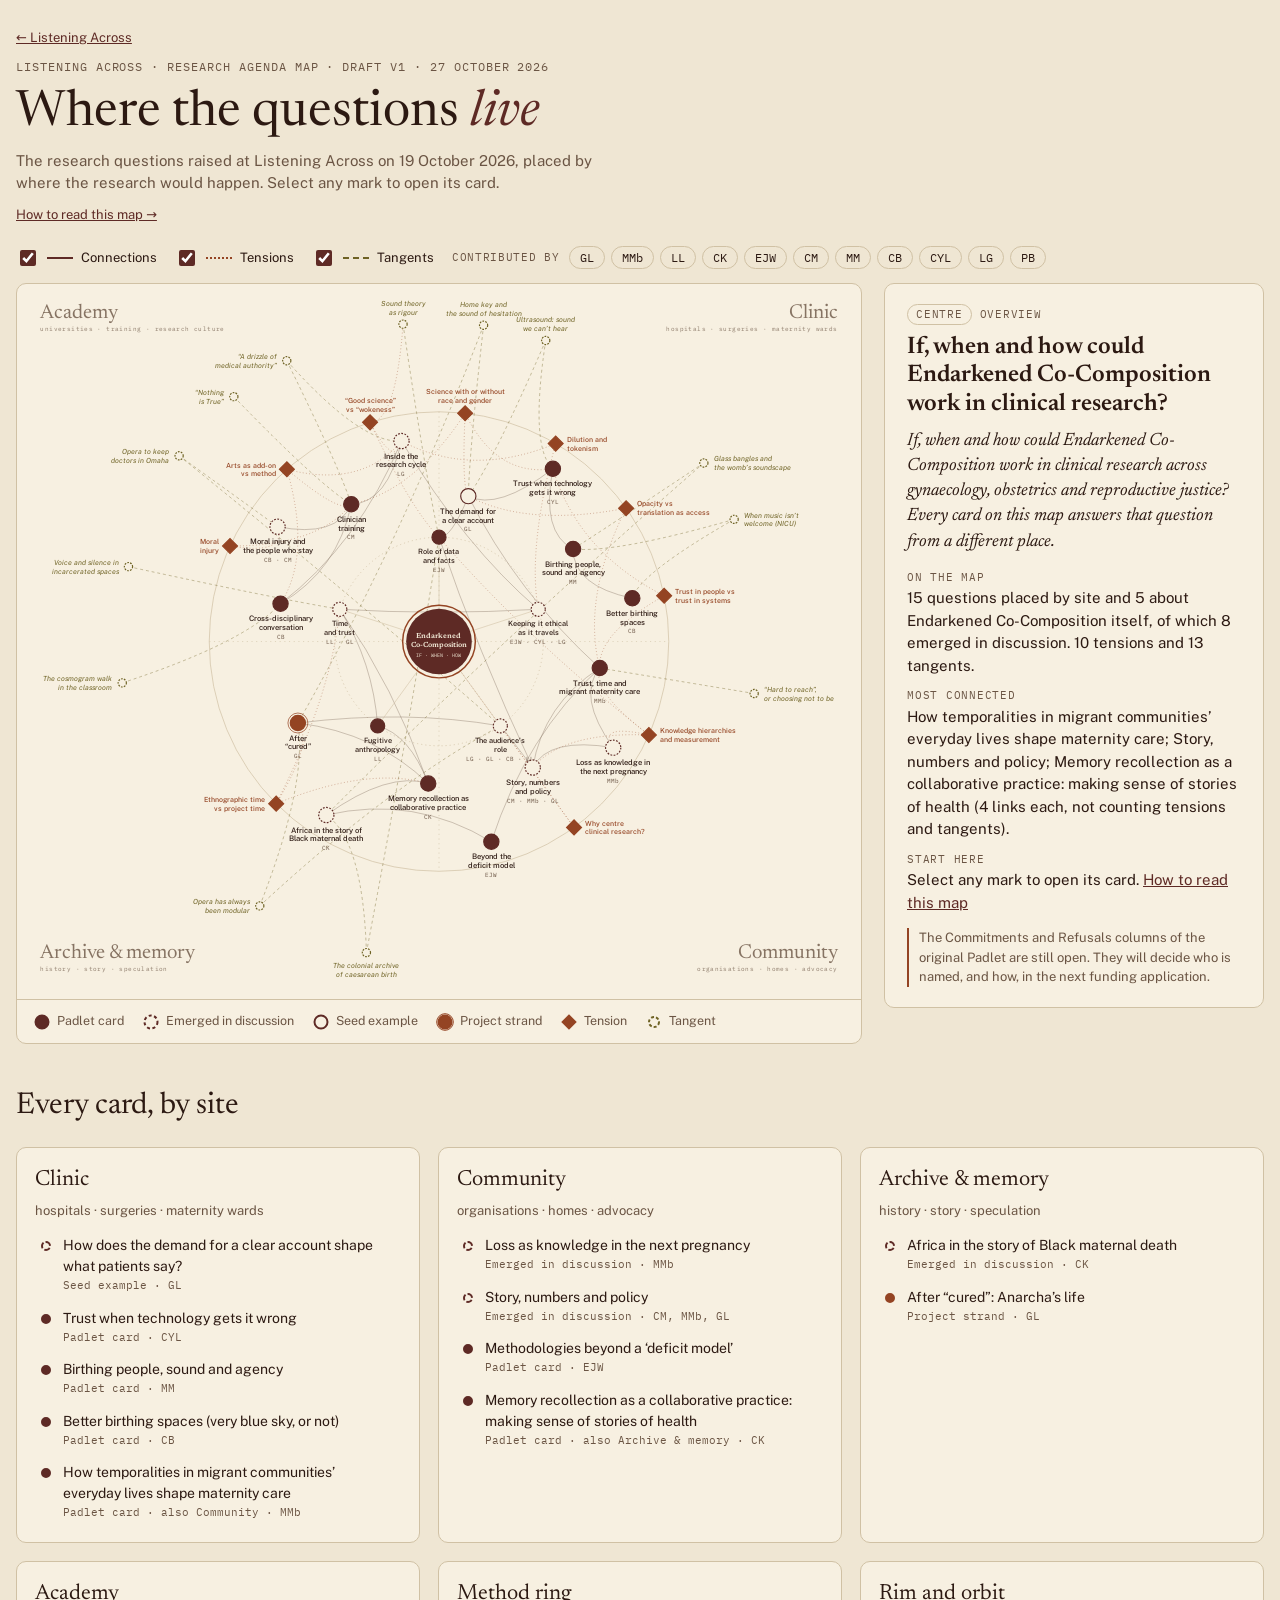
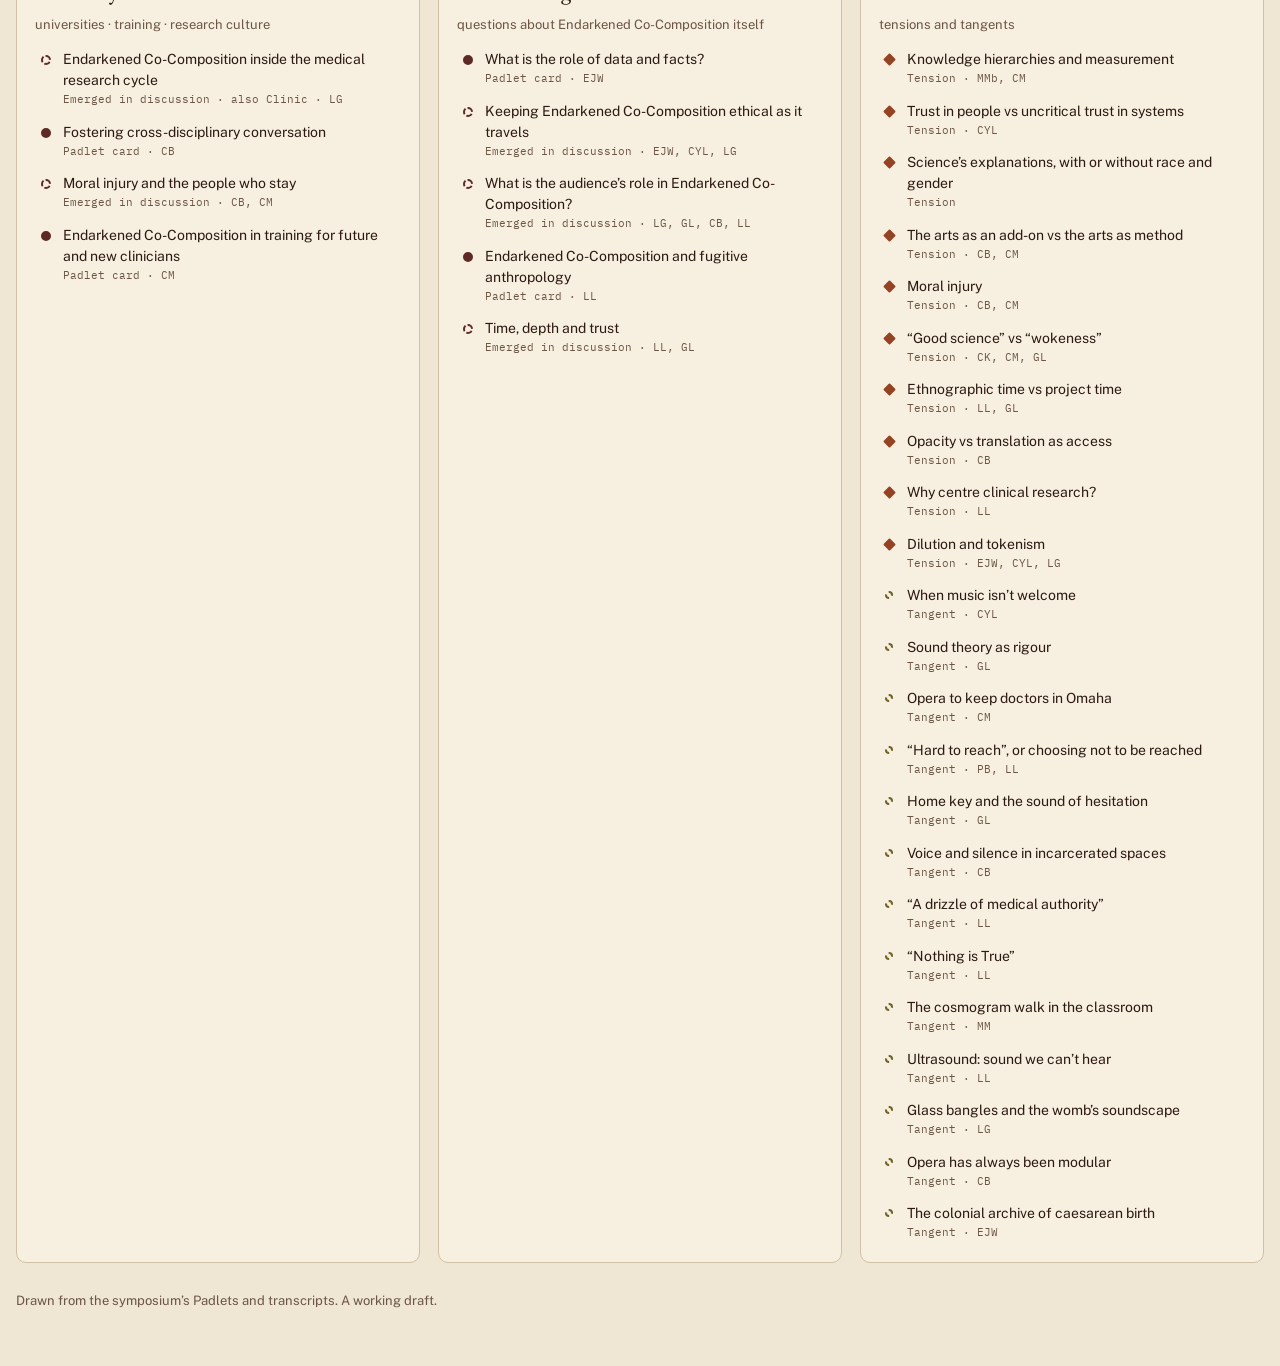
==== commit d1417017: "Switch to the Red clay and linen palette (light first) Linen ground, coffee ink, deep-peach thread a" ====
--- a/agenda-map/index.html
+++ b/agenda-map/index.html
@@ -22,23 +22,24 @@
 /* Layout: circle-and-cross field (after the symposium's cosmogram walk). EC at the centre, a method ring around it,
    four sites as quadrants, tensions on the rim, tangents in orbit. Detail panel beside on desktop, below on phones. */
 :root{
-  --bg:#171a2b; --surface:#1f2339; --surface-2:#262b45; --fg:#ece8dd; --muted:#a3a7bb; --line:#3b4162;
-  --accent:#9fd3d0; --accent-ink:#0f2a2b; --gold:#dcb75e; --tangent:#b9a8de; --warn:#f0a07a;
+  --bg:#efe6d3; --surface:#f7f0e1; --surface-2:#e4d8bf; --fg:#2c1912; --muted:#6b5544; --line:#d0c1a4;
+  --accent:#5e2a25; --accent-ink:#efe6d3; --gold:#944423; --tangent:#6e6224; --warn:#a3361f;
   --display:"Newsreader", Georgia, "Times New Roman", serif;
   --body:"Public Sans", "Segoe UI", system-ui, sans-serif;
   --mono:"IBM Plex Mono", ui-monospace, Menlo, monospace;
-  color-scheme:dark;
-}
-@media (prefers-color-scheme: light){ :root:not([data-theme="dark"]){
-  --bg:#f2f4f6; --surface:#ffffff; --surface-2:#e9edf2; --fg:#1b1f33; --muted:#565c74; --line:#c8cedb;
-  --accent:#23727a; --accent-ink:#ffffff; --gold:#9a6f12; --tangent:#6f58a3; --warn:#b3471b; color-scheme:light } }
-:root[data-theme="light"]{
-  --bg:#f2f4f6; --surface:#ffffff; --surface-2:#e9edf2; --fg:#1b1f33; --muted:#565c74; --line:#c8cedb;
-  --accent:#23727a; --accent-ink:#ffffff; --gold:#9a6f12; --tangent:#6f58a3; --warn:#b3471b; color-scheme:light }
+  color-scheme:light;
+}
+@media (prefers-color-scheme: dark){ :root:not([data-theme="light"]){
+  --bg:#221410; --surface:#301e18; --surface-2:#3b2620; --fg:#ead9b9; --muted:#b29d86; --line:#4d352d;
+  --accent:#c9a77c; --accent-ink:#221410; --gold:#d98a55; --tangent:#b9a75e; --warn:#f0a07a; color-scheme:dark } }
+:root[data-theme="dark"]{
+  --bg:#221410; --surface:#301e18; --surface-2:#3b2620; --fg:#ead9b9; --muted:#b29d86; --line:#4d352d;
+  --accent:#c9a77c; --accent-ink:#221410; --gold:#d98a55; --tangent:#b9a75e; --warn:#f0a07a; color-scheme:dark }
 
 *{box-sizing:border-box}
 html,body{margin:0}
 body{background:var(--bg);color:var(--fg);font-family:var(--body);font-size:15px;line-height:1.5}
+a{color:var(--accent)}
 .wrap{max-width:1500px;margin:0 auto;padding-block:28px 56px;padding-left:max(16px, env(safe-area-inset-left, 0px));padding-right:max(16px, env(safe-area-inset-right, 0px))}
 header{display:grid;gap:10px;max-width:880px;margin-bottom:22px}
 .eyebrow{font-family:var(--mono);font-size:12px;letter-spacing:.08em;text-transform:uppercase;color:var(--muted)}
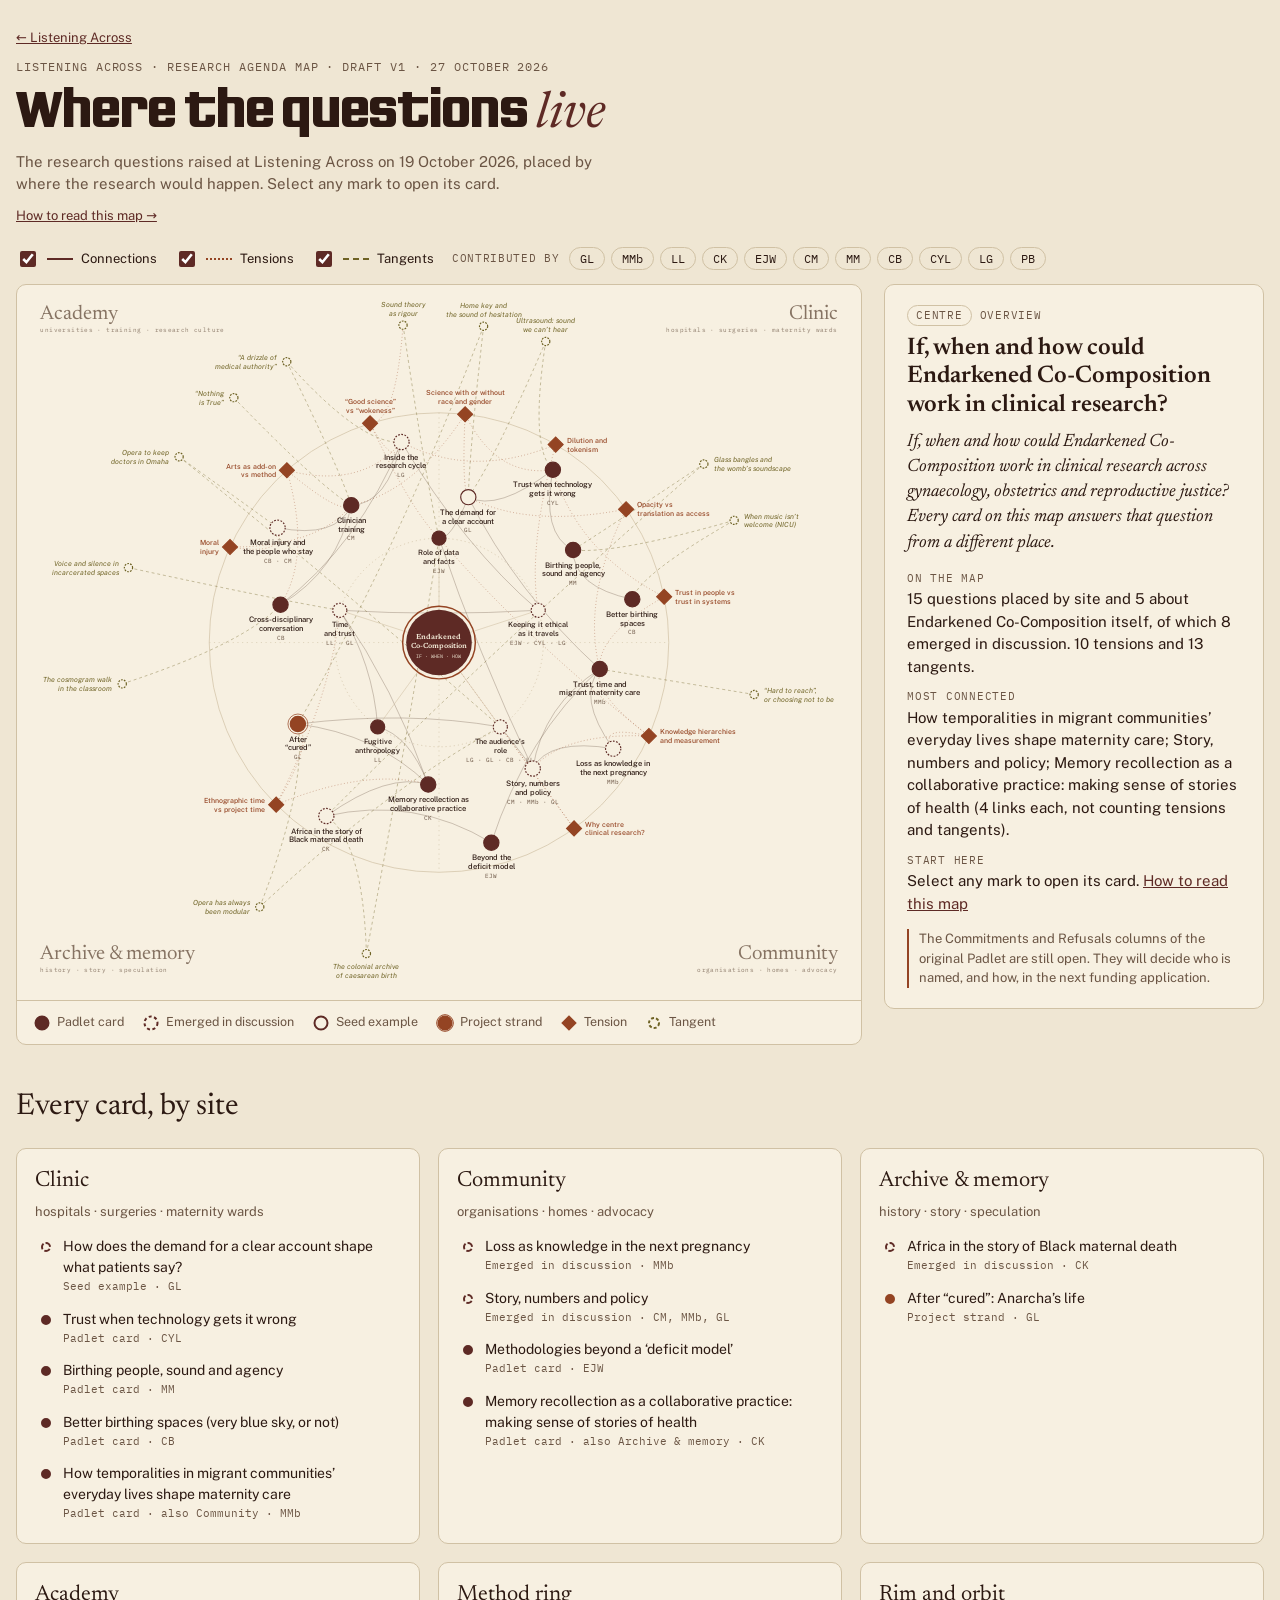
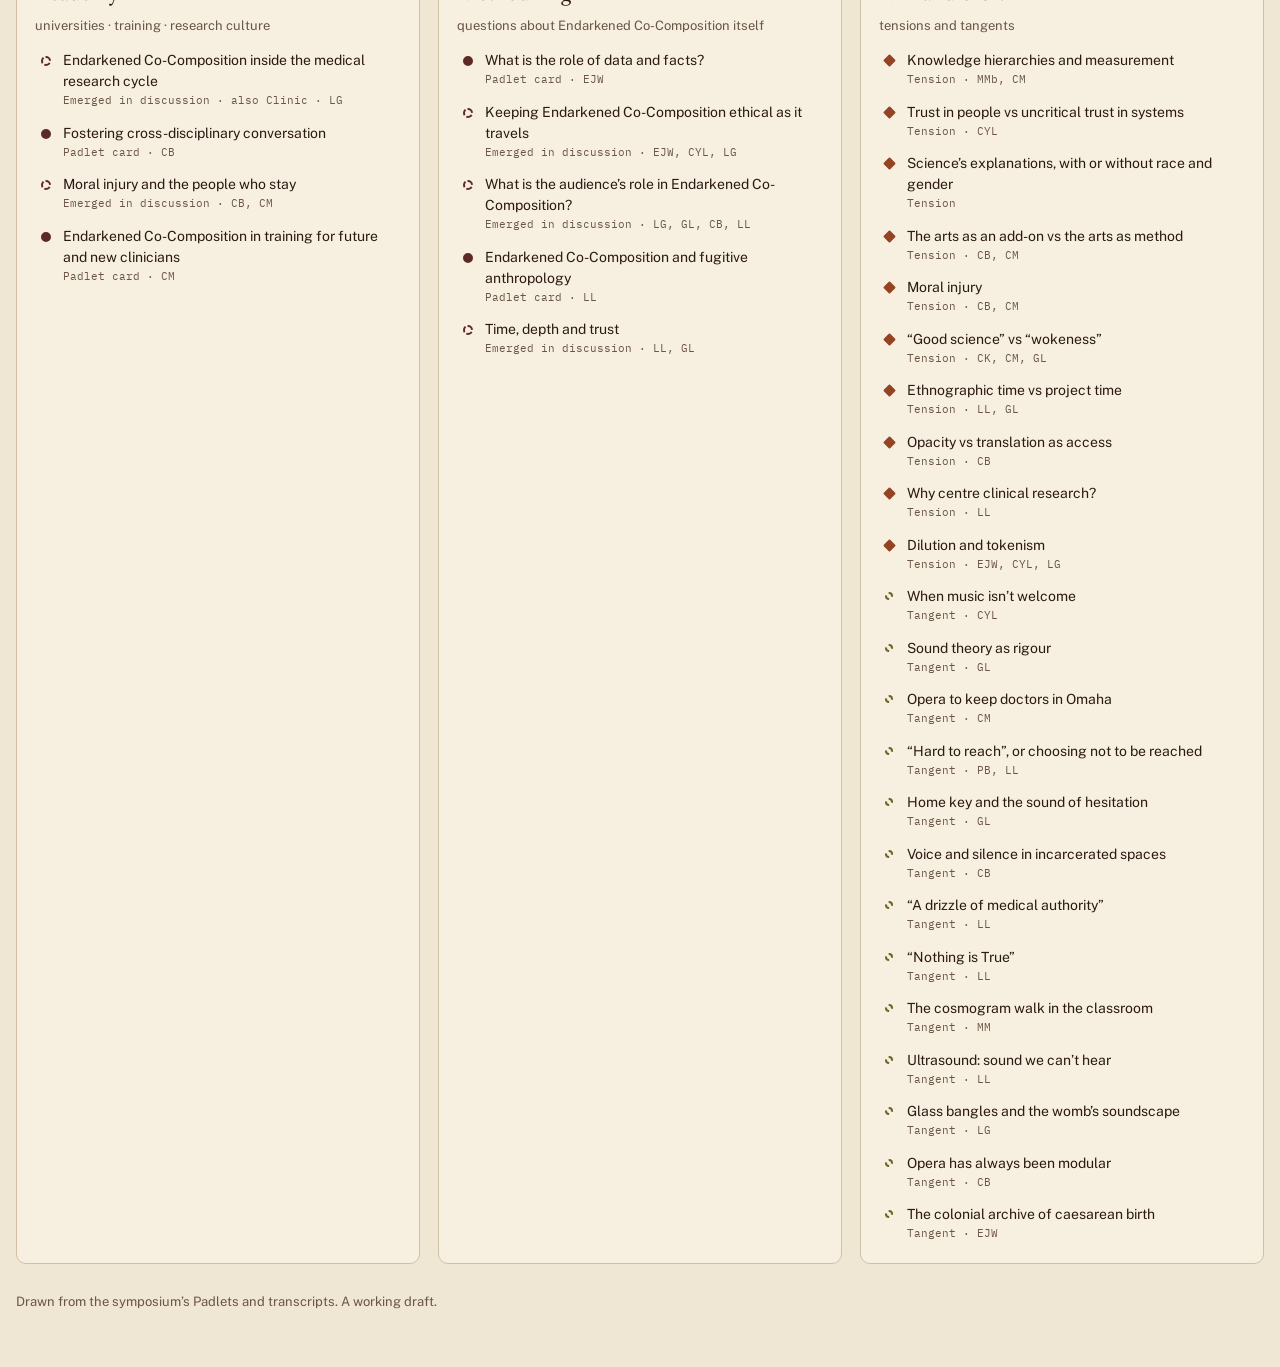
==== commit bb233155: "Set headings in The Neue Black and reading text in Newsreader The Neue Black (Tré Seals, Vocal Type;" ====
--- a/agenda-map/index.html
+++ b/agenda-map/index.html
@@ -36,6 +36,7 @@
   --bg:#221410; --surface:#301e18; --surface-2:#3b2620; --fg:#ead9b9; --muted:#b29d86; --line:#4d352d;
   --accent:#c9a77c; --accent-ink:#221410; --gold:#d98a55; --tangent:#b9a75e; --warn:#f0a07a; color-scheme:dark }
 
+@font-face{font-family:"The Neue Black";src:url("../fonts/TheNeueBlackVF.woff2") format("woff2"),url("../fonts/TheNeueBlackVF.woff") format("woff");font-weight:400 900;font-display:swap}
 *{box-sizing:border-box}
 html,body{margin:0}
 body{background:var(--bg);color:var(--fg);font-family:var(--body);font-size:15px;line-height:1.5}
@@ -43,8 +44,8 @@
 .wrap{max-width:1500px;margin:0 auto;padding-block:28px 56px;padding-left:max(16px, env(safe-area-inset-left, 0px));padding-right:max(16px, env(safe-area-inset-right, 0px))}
 header{display:grid;gap:10px;max-width:880px;margin-bottom:22px}
 .eyebrow{font-family:var(--mono);font-size:12px;letter-spacing:.08em;text-transform:uppercase;color:var(--muted)}
-h1{font-family:var(--display);font-weight:400;font-size:clamp(30px,4.4vw,50px);line-height:1.08;margin:0;text-wrap:balance}
-h1 em{color:var(--accent)}
+h1{font-family:"The Neue Black","Arial Black",Impact,sans-serif;font-weight:400;font-synthesis:none;font-variation-settings:"wdth" 40;font-size:clamp(30px,4.4vw,50px);line-height:1.04;margin:0;text-wrap:balance}
+h1 em{color:var(--accent);font-family:var(--display);font-style:italic;font-weight:400;font-variation-settings:normal}
 header p{margin:0;color:var(--muted);max-width:68ch}
 .jump{font-size:13px;color:var(--accent)}
 
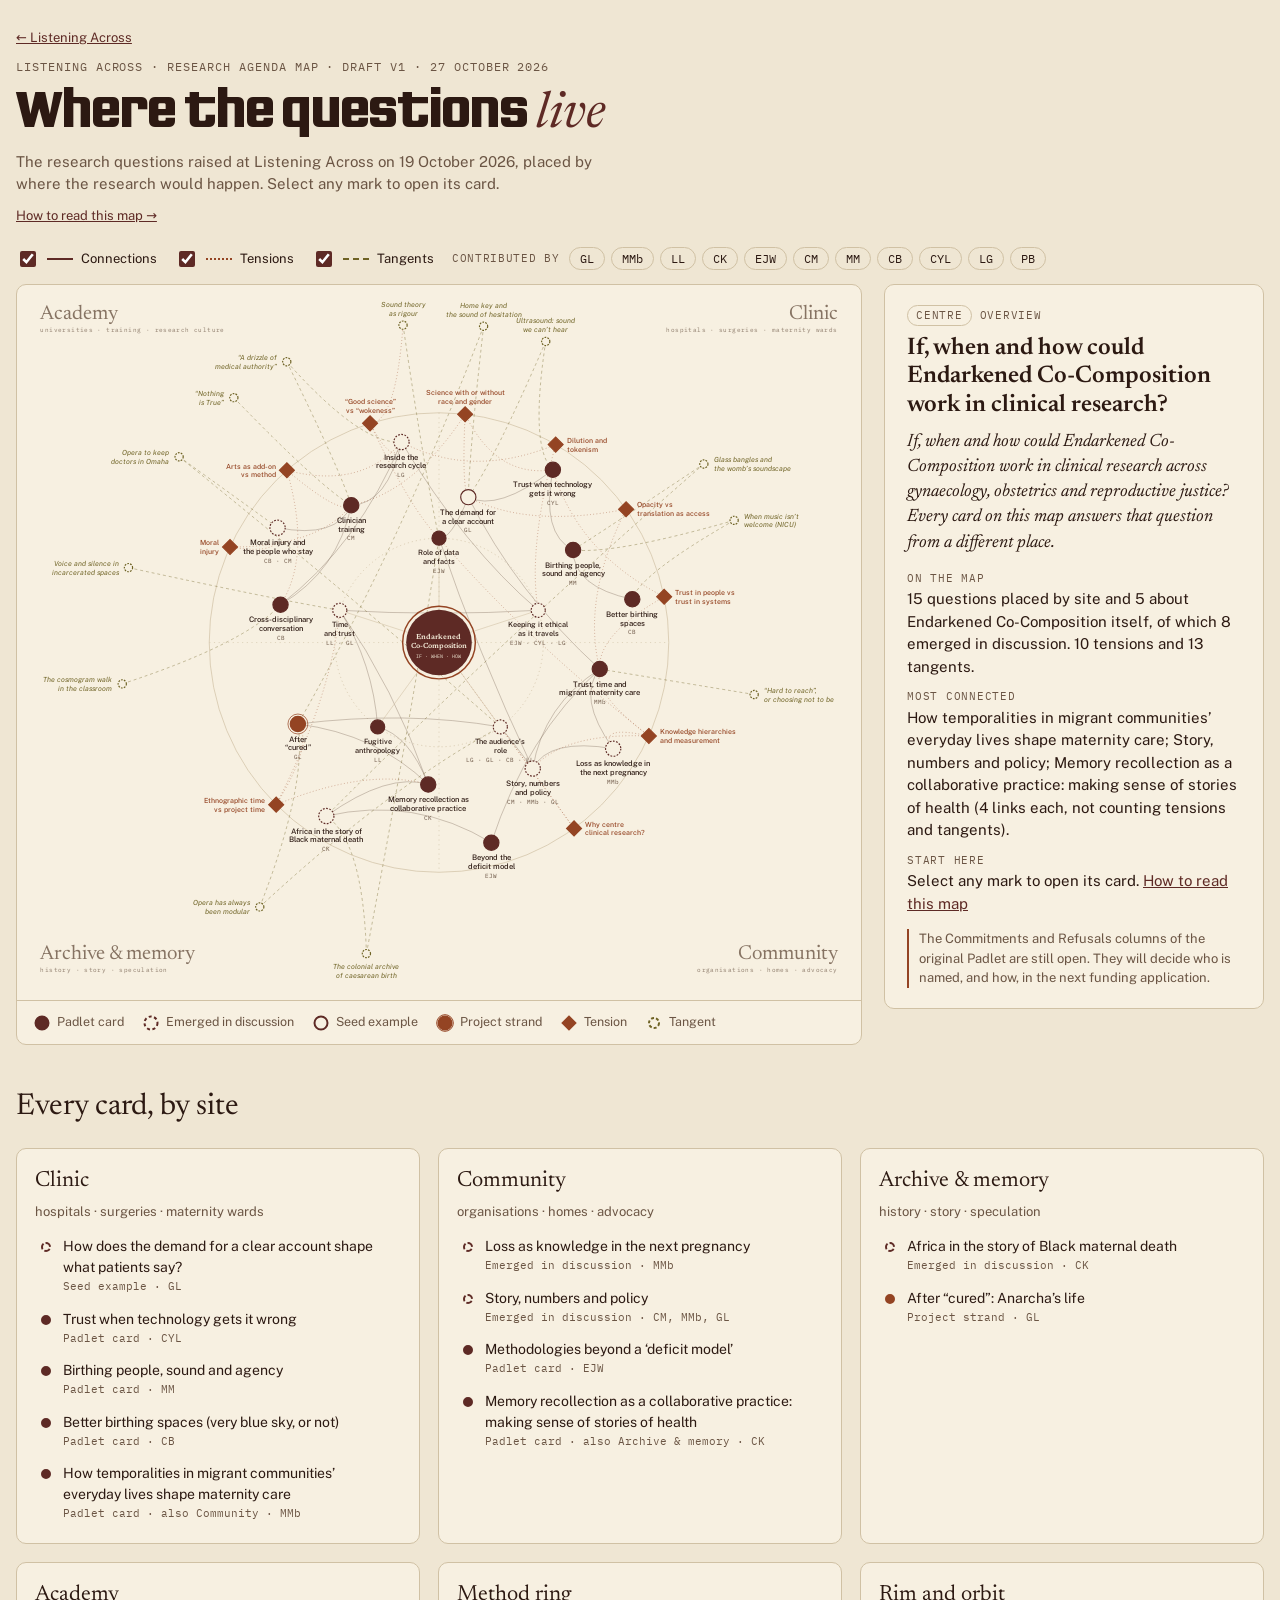
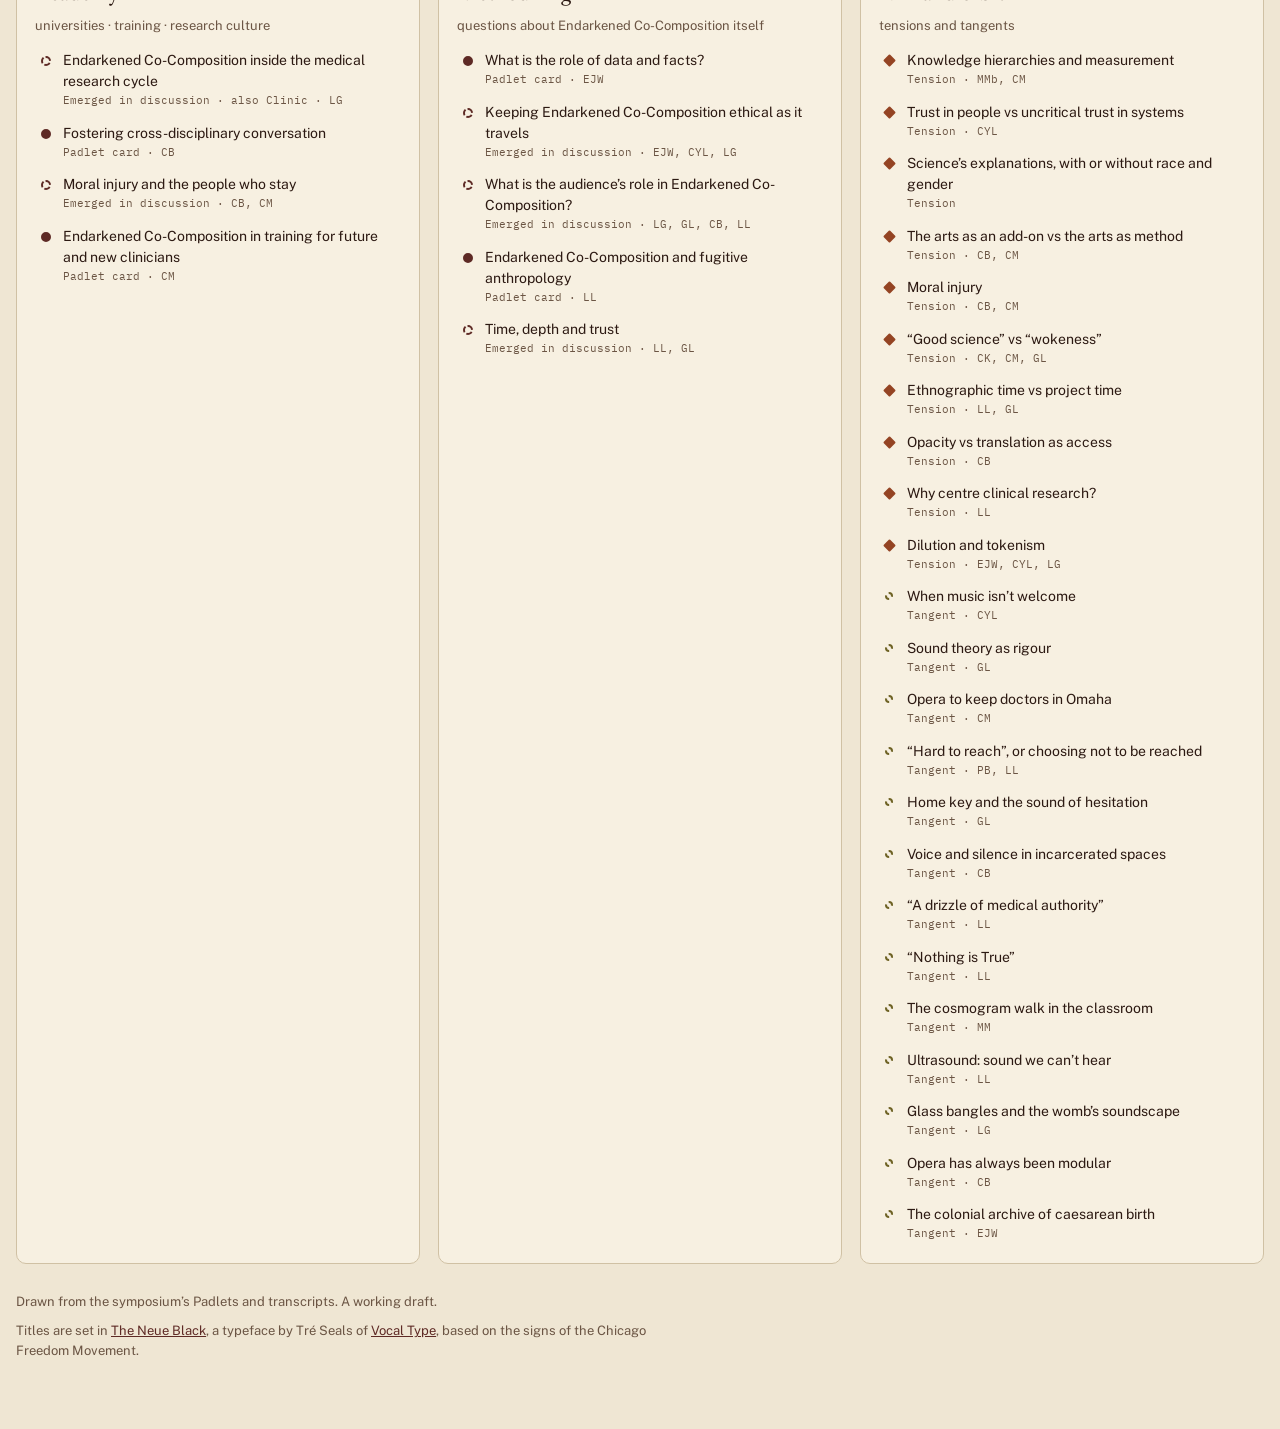
==== commit f336ec37: "Credit The Neue Black, Tré Seals and Vocal Type A line under the site footer names the typeface and " ====
--- a/agenda-map/index.html
+++ b/agenda-map/index.html
@@ -155,6 +155,7 @@
 .problems ul{margin:6px 0;padding-left:20px}
 .status{background:var(--surface);border:1px solid var(--warn);border-radius:10px;padding:16px 18px;margin-bottom:18px}
 .status[hidden]{display:none}
+.type-credit{margin-top:10px;color:var(--muted);font-size:13px;max-width:80ch}
 footer{margin-top:28px;color:var(--muted);font-size:13px;max-width:80ch}
 @media (prefers-reduced-motion: reduce){.edge,.node{transition:none}}
 </style>
@@ -190,6 +191,7 @@
   <div class="index" id="index"></div>
 
   <footer id="footer"></footer>
+  <p class="type-credit">Titles are set in <a href="https://www.theleagueofmoveabletype.com/the-neue-black">The Neue Black</a>, a typeface by Tré Seals of <a href="https://www.vocaltype.co">Vocal Type</a>, based on the signs of the Chicago Freedom Movement.</p>
 
   <details class="editor" id="editor" hidden>
     <summary>For editors: preview changes before uploading</summary>
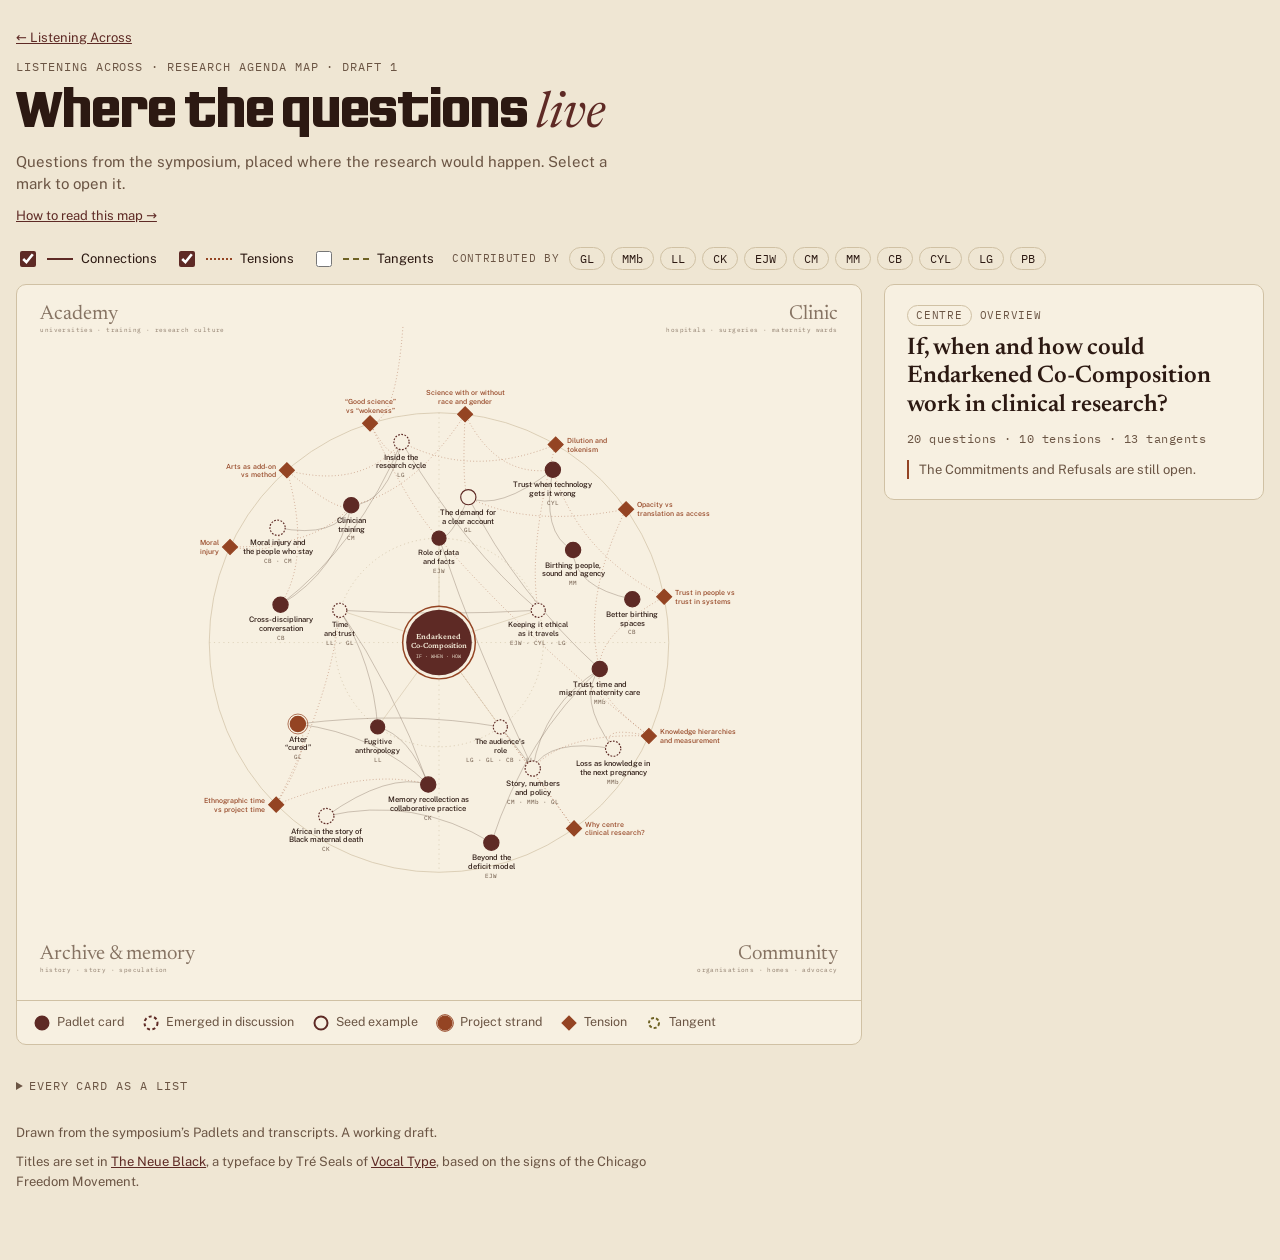
==== commit d70ef94d: "Agenda map: less text around the map Shorter header and overview, tangents hidden until switched on," ====
--- a/agenda-map/index.html
+++ b/agenda-map/index.html
@@ -144,7 +144,9 @@
 .dot.padlet{background:var(--accent)} .dot.discussion{border-style:dashed} .dot.project{background:var(--gold);border-color:var(--gold)}
 .dot.tangent{border-color:var(--tangent);border-style:dashed;width:8px;height:8px}
 .dot.tension{background:var(--gold);border-color:var(--gold);border-radius:1px;transform:rotate(45deg);width:9px;height:9px}
-.sectionhead{font-family:var(--display);font-weight:400;font-size:30px;margin:40px 0 0}
+.every{margin-top:32px}
+.every summary{cursor:pointer;font-family:var(--mono);font-size:12px;letter-spacing:.08em;text-transform:uppercase;color:var(--muted)}
+.panel .counts{font-family:var(--mono);font-size:12px;letter-spacing:.04em;color:var(--muted);margin:10px 0}
 
 /* editor tools */
 .editor{margin-top:34px;border:1px dashed var(--line);border-radius:10px;padding:14px 18px;font-size:14px}
@@ -175,7 +177,7 @@
   <div class="controls" role="group" aria-label="Map layers and filters">
     <label class="toggle"><input type="checkbox" id="tg-link" checked><span class="sw c"></span>Connections</label>
     <label class="toggle"><input type="checkbox" id="tg-tension" checked><span class="sw x"></span>Tensions</label>
-    <label class="toggle"><input type="checkbox" id="tg-tangent" checked><span class="sw t"></span>Tangents</label>
+    <label class="toggle"><input type="checkbox" id="tg-tangent"><span class="sw t"></span>Tangents</label>
     <div class="people" id="people"><span class="lbl">Contributed by</span></div>
   </div>
 
@@ -187,8 +189,10 @@
     <aside class="panel" id="panel" aria-live="polite"></aside>
   </div>
 
-  <h2 class="sectionhead">Every card, by site</h2>
-  <div class="index" id="index"></div>
+  <details class="every" id="every">
+    <summary>Every card as a list</summary>
+    <div class="index" id="index"></div>
+  </details>
 
   <footer id="footer"></footer>
   <p class="type-credit">Titles are set in <a href="https://www.theleagueofmoveabletype.com/the-neue-black">The Neue Black</a>, a typeface by Tré Seals of <a href="https://www.vocaltype.co">Vocal Type</a>, based on the signs of the Chicago Freedom Movement.</p>
@@ -426,7 +430,7 @@
 const esc = s => String(s ?? "").replace(/[&<>"]/g, c => ({"&": "&amp;", "<": "&lt;", ">": "&gt;", '"': "&quot;"}[c]));
 const inlineEm = s => esc(s).replace(/\*([^*]+)\*/g, "<em>$1</em>");
 let edgeEls = [], nodeEls = {}, current = "CENTRE", personFilter = null;
-const layers = {link: true, tension: true, tangent: true};
+const layers = {link: true, tension: true, tangent: false};  // tangents start hidden to keep the first view quiet
 const edgeType = (A, B) => (A.type === "tension" || B.type === "tension") ? "tension"
   : (A.type === "tangent" || B.type === "tangent") ? "tangent" : (A.type === "centre" || B.type === "centre") ? "spoke" : "link";
 
@@ -600,25 +604,17 @@
 }
 function bindPanel() { panel.querySelectorAll("[data-go]").forEach(b => b.addEventListener("click", () => select(b.dataset.go, true))); }
 function overview() {
-  const deg = {}; edgeEls.forEach(e => { if (e.type === "link") { deg[e.a] = (deg[e.a] || 0) + 1; deg[e.b] = (deg[e.b] || 0) + 1; } });
-  const ranked = Object.entries(deg).sort((x, y) => y[1] - x[1]);
   const count = f => N.filter(f).length;
   const placed = count(n => n.site && n.site !== "method"), ring = count(n => n.site === "method");
-  let most = "";
-  if (ranked.length) { const top = ranked[0][1]; most = `<div><dt>Most connected</dt><dd>${ranked.filter(r => r[1] === top).map(r => esc(byId[r[0]].title)).join("; ")} (${top} links each, not counting tensions and tangents).</dd></div>`; }
   return `<div class="kind"><span class="pill">Centre</span><span>Overview</span></div>
   <h2>${esc(SET.centre_title || "Endarkened Co-Composition")}</h2>
-  ${SET.centre_question ? `<p class="q">${esc(SET.centre_question)}</p>` : ""}
-  <dl>
-   <div><dt>On the map</dt><dd>${placed} questions placed by site and ${ring} about Endarkened Co-Composition itself, of which ${count(n => n.type === "discussion")} emerged in discussion. ${count(n => n.type === "tension")} tensions and ${count(n => n.type === "tangent")} tangents.</dd></div>
-   ${most}
-   <div><dt>Start here</dt><dd>Select any mark to open its card. <a href="how-to-read.html">How to read this map</a></dd></div>
-  </dl>
+  <p class="counts">${placed + ring} questions · ${count(n => n.type === "tension")} tensions · ${count(n => n.type === "tangent")} tangents</p>
   ${SET.centre_note ? `<p class="note">${esc(SET.centre_note)}</p>` : ""}`;
 }
 
 function drawIndex() {
   const idx = document.getElementById("index"); idx.innerHTML = "";
+  if (matchMedia("(max-width: 900px)").matches) document.getElementById("every").open = true;
   const groups = [["clinic", n => n.sites && n.sites[0] === "clinic"], ["community", n => n.sites && n.sites[0] === "community"],
     ["archive", n => n.sites && n.sites[0] === "archive"], ["academy", n => n.sites && n.sites[0] === "academy"],
     ["method", n => n.site === "method"], ["rim", n => n.type === "tension" || n.type === "tangent"]];
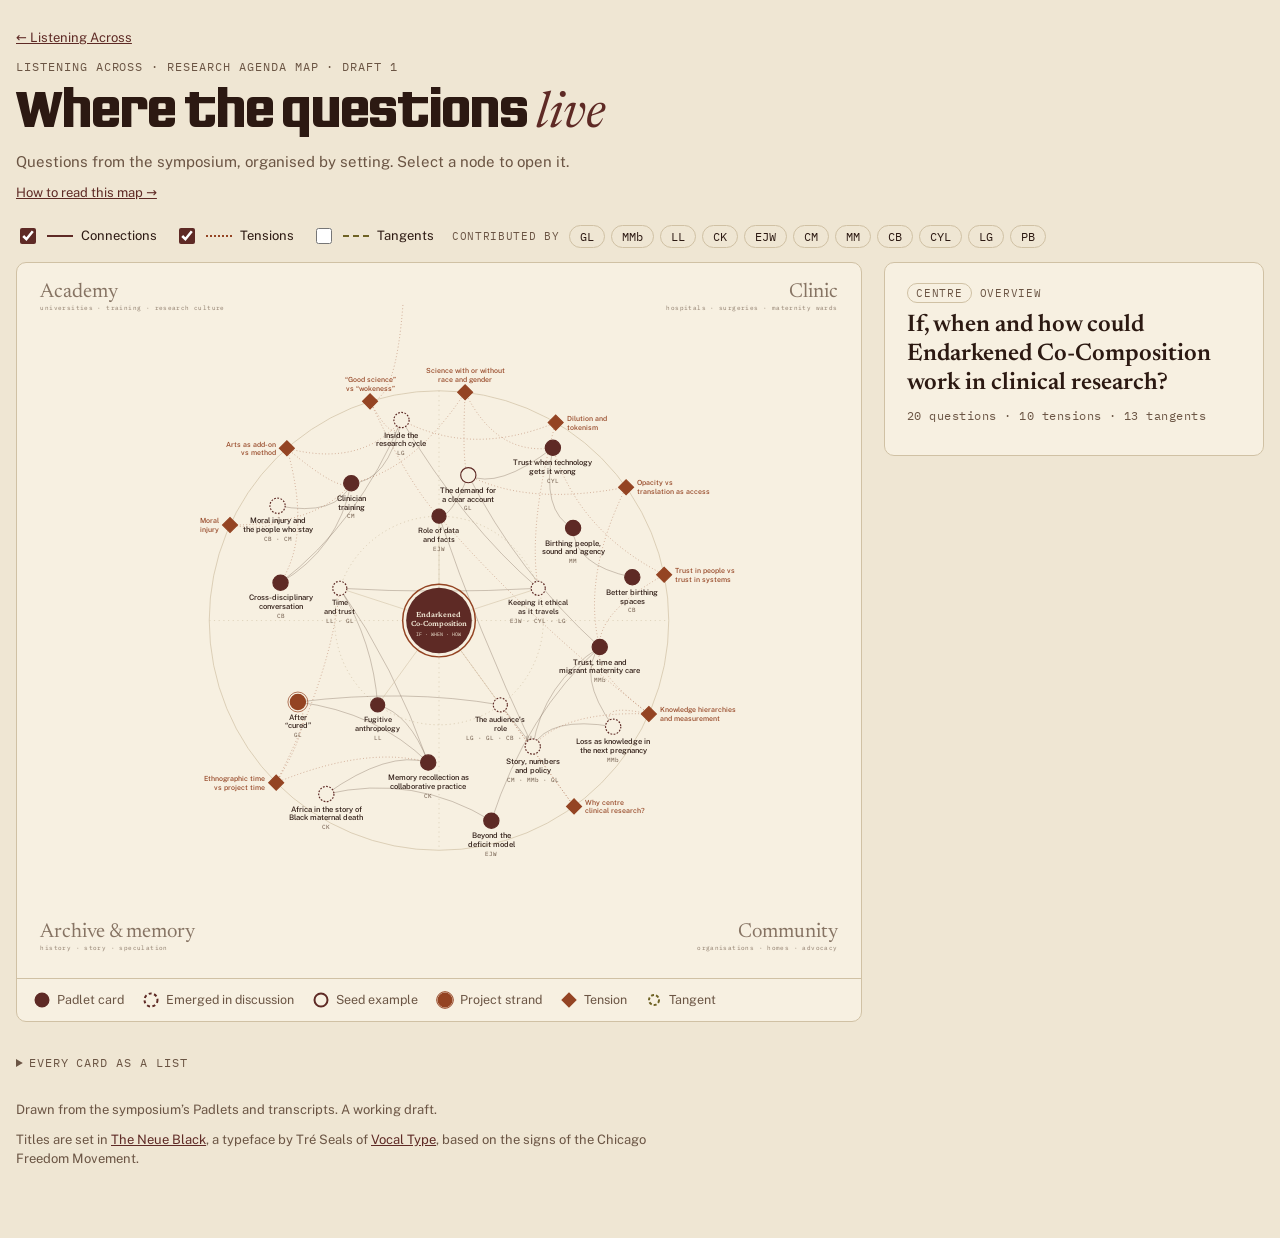
==== commit 65ce5d06: "Agenda map: labels grow on hover or keyboard focus, with a halo, and the hovered mark comes to the f" ====
--- a/agenda-map/index.html
+++ b/agenda-map/index.html
@@ -107,6 +107,9 @@
 .halo{fill:none;stroke:var(--gold);stroke-width:2.5;opacity:0}
 .node.sel .halo{opacity:1}
 .label{font-family:var(--body);font-size:13px;fill:var(--fg);font-weight:500}
+/* hover or keyboard focus: the label and initials grow, with a halo so they read over the lines beneath */
+.node .label,.node .who{transition:transform .15s ease;paint-order:stroke;stroke:var(--surface);stroke-width:0;stroke-linejoin:round}
+.node:not(.n-centre):hover .label,.node:not(.n-centre):hover .who,.node:not(.n-centre):focus-visible .label,.node:not(.n-centre):focus-visible .who{transform:scale(1.6);stroke-width:4px}
 .ring .label{font-size:12.5px}
 .n-tangent .label{font-size:12px;font-style:italic;fill:var(--tangent);font-weight:400}
 .n-tension .label{font-size:12px;fill:var(--gold);font-weight:500}
@@ -159,7 +162,7 @@
 .status[hidden]{display:none}
 .type-credit{margin-top:10px;color:var(--muted);font-size:13px;max-width:80ch}
 footer{margin-top:28px;color:var(--muted);font-size:13px;max-width:80ch}
-@media (prefers-reduced-motion: reduce){.edge,.node{transition:none}}
+@media (prefers-reduced-motion: reduce){.edge,.node,.node .label,.node .who{transition:none}}
 </style>
 </head>
 <body>
@@ -486,13 +489,19 @@
       }
       const t = el("text", {x: lx, y: ly, "text-anchor": anchor, class: "label"}, g);
       n.label.forEach((line, i) => { el("tspan", {x: lx, dy: i ? 15 : 0}, t).textContent = line; });
-      if (n.type !== "tangent" && n.type !== "tension" && n.who.length)
-        el("text", {x: lx, y: ly + n.label.length * 15, "text-anchor": anchor, class: "who"}, g).textContent = n.who.join(" · ");
+      // on hover the label grows away from its mark, so the origin sits on the side nearest the mark
+      const above = anchor === "middle" && ly < n.y;
+      const oy = anchor === "middle" ? (above ? ly + (n.label.length - 1) * 15 + 4 : ly - 12) : ly + (n.label.length - 1) * 7.5 - 4;
+      t.style.transformOrigin = `${lx}px ${oy}px`;
+      if (n.type !== "tangent" && n.type !== "tension" && n.who.length) {
+        const w = el("text", {x: lx, y: ly + n.label.length * 15, "text-anchor": anchor, class: "who"}, g);
+        w.textContent = n.who.join(" · "); w.style.transformOrigin = `${lx}px ${oy}px`;
+      }
     }
     nodeEls[n.id] = g;
     g.addEventListener("click", () => select(n.id, true));
     g.addEventListener("keydown", ev => { if (ev.key === "Enter" || ev.key === " ") { ev.preventDefault(); select(n.id, true); } });
-    g.addEventListener("mouseenter", () => focusOn(n.id));
+    g.addEventListener("mouseenter", () => { if (g.nextSibling) g.parentNode.appendChild(g); focusOn(n.id); });  // bring the hovered mark to the front
     g.addEventListener("mouseleave", () => focusOn(current));
   });
   applyLayers(); applyPerson();
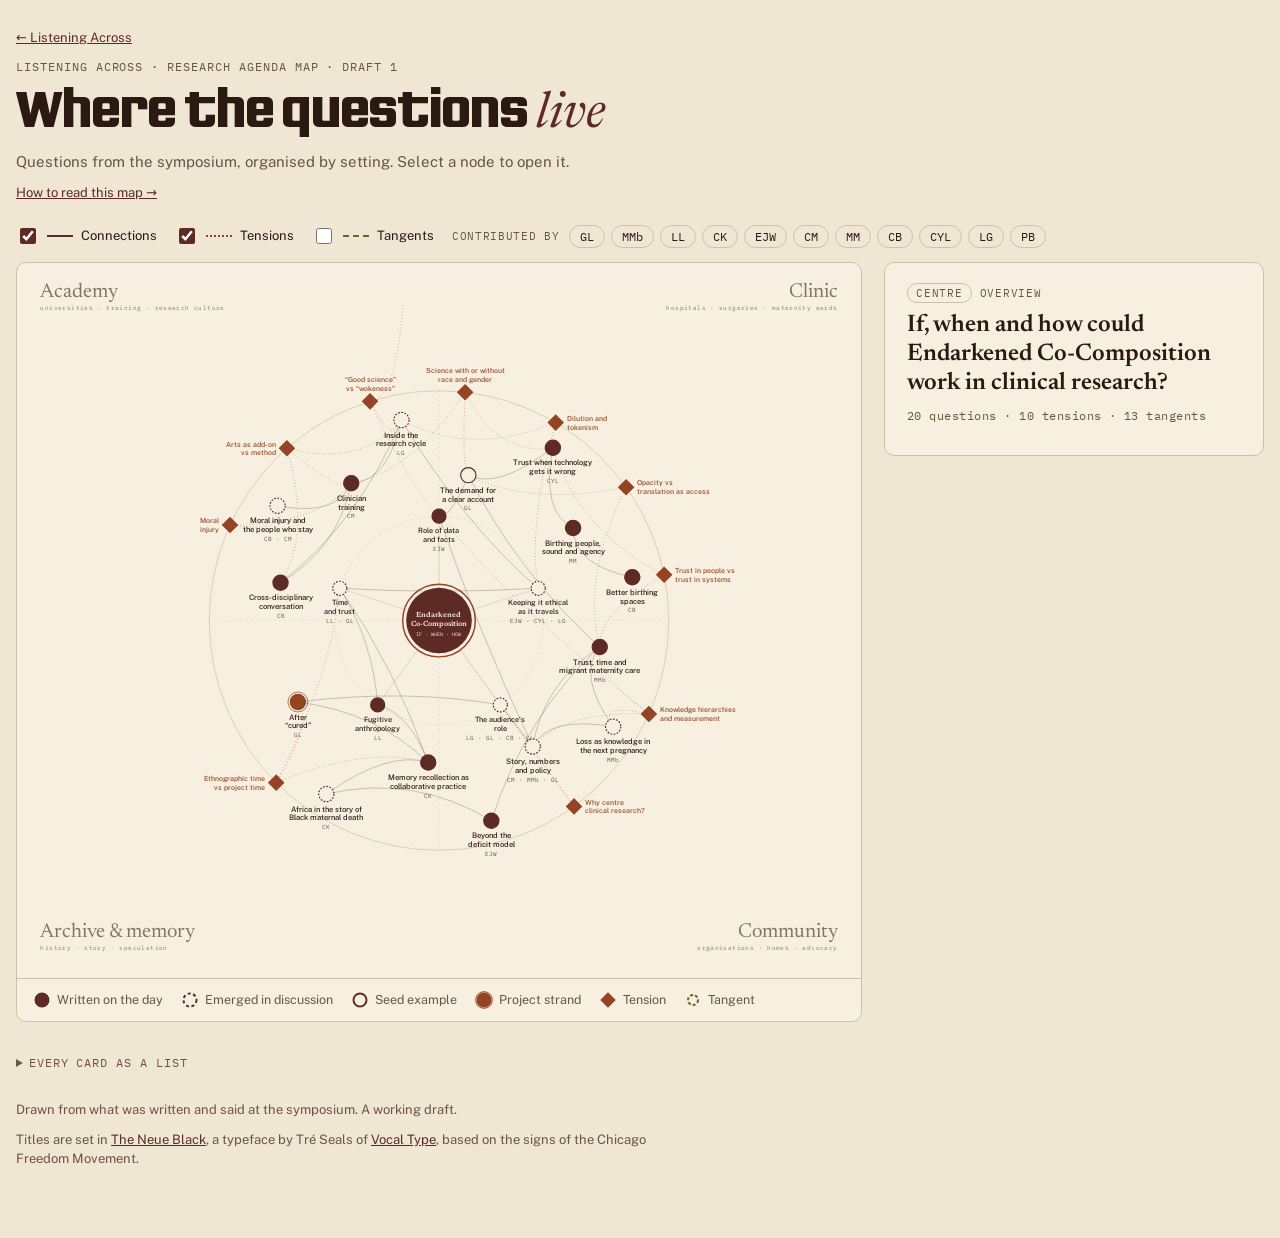
==== commit ef1bbf0d: "Remove every mention of Padlet from the site Map cards written at the symposium are now labelled "Wr" ====
--- a/agenda-map/index.html
+++ b/agenda-map/index.html
@@ -97,7 +97,7 @@
 .edge.link.hot,.edge.spoke.hot{stroke:var(--accent)}
 .node{cursor:pointer;transition:opacity .2s}
 .node .shape{stroke-width:2}
-.n-padlet .shape{fill:var(--accent);stroke:var(--accent)}
+.n-written .shape{fill:var(--accent);stroke:var(--accent)}
 .n-discussion .shape{fill:var(--surface);stroke:var(--accent);stroke-dasharray:3 2.5}
 .n-seed .shape{fill:var(--surface);stroke:var(--accent)}
 .n-project .shape{fill:var(--gold);stroke:var(--gold)}
@@ -144,7 +144,7 @@
 .li:hover{background:var(--surface-2)}
 .li i{font-style:normal;font-family:var(--mono);font-size:11px;color:var(--muted);display:block}
 .dot{width:10px;height:10px;border-radius:50%;margin-top:6px;border:2px solid var(--accent)}
-.dot.padlet{background:var(--accent)} .dot.discussion{border-style:dashed} .dot.project{background:var(--gold);border-color:var(--gold)}
+.dot.written{background:var(--accent)} .dot.discussion{border-style:dashed} .dot.project{background:var(--gold);border-color:var(--gold)}
 .dot.tangent{border-color:var(--tangent);border-style:dashed;width:8px;height:8px}
 .dot.tension{background:var(--gold);border-color:var(--gold);border-radius:1px;transform:rotate(45deg);width:9px;height:9px}
 .every{margin-top:32px}
@@ -253,7 +253,7 @@
 };
 const BOUNDARY = {"academy/clinic": -90, "clinic/community": 0, "community/archive": 90, "archive/academy": 180};
 const TYPES = {
-  padlet: "Padlet card", discussion: "Emerged in discussion", seed: "Seed example", project: "Project strand",
+  written: "Written on the day", discussion: "Emerged in discussion", seed: "Seed example", project: "Project strand",
   tension: "Tension", tangent: "Tangent"
 };
 const FIELD_LABELS = [["where", "Where it would run"], ["ec_adds", "What Endarkened Co-Composition adds"], ["on_paper", "On paper"], ["with_whom", "With whom"], ["risks", "Risks"]];
@@ -322,12 +322,12 @@
     if (!id) { problems.push(`cards.csv row ${rowNo} has no id, so it was skipped.`); return; }
     if (seen.has(id)) { problems.push(`The id “${id}” is used twice in cards.csv. Only the first was kept.`); return; }
     seen.add(id);
-    const type = (r.type || "").toLowerCase();
-    if (!TYPES[type]) problems.push(`Card ${id}: type “${r.type}” isn’t recognised. Use padlet, discussion, seed, project, tension or tangent.`);
+    const type = ((r.type || "").toLowerCase() === "padlet") ? "written" : (r.type || "").toLowerCase();
+    if (!TYPES[type]) problems.push(`Card ${id}: type “${r.type}” isn’t recognised. Use written, discussion, seed, project, tension or tangent.`);
     if (!r.title) problems.push(`Card ${id} has no title.`);
     const who = (r.contributors || "").split(/[;,]/).map(s => s.trim()).filter(Boolean);
     const n = {
-      id, type: TYPES[type] ? type : "padlet", title: r.title || id, question: r.question || "",
+      id, type: TYPES[type] ? type : "written", title: r.title || id, question: r.question || "",
       label: r.label ? r.label.split("/").map(s => s.trim()).filter(Boolean) : wrapLabel(r.title || id),
       who, fields: r, note: r.note || "", source: r.source || "",
       manualA: r.angle !== "" && r.angle !== undefined && !isNaN(+r.angle) ? +r.angle : null,
@@ -516,7 +516,7 @@
   return s;
 }
 const KEY = [
-  ["padlet", "Padlet card", "A question posted by a participant on the research-agenda Padlet."],
+  ["written", "Written on the day", "A question a participant wrote on the shared board during the symposium."],
   ["discussion", "Emerged in discussion", "A question raised aloud on the day and worded from the transcript. Provisional until its contributors confirm it."],
   ["seed", "Seed example", "The worked example used to show how a card is filled in. Open to correction."],
   ["project", "Project strand", "A question already being pursued within CURED."],
